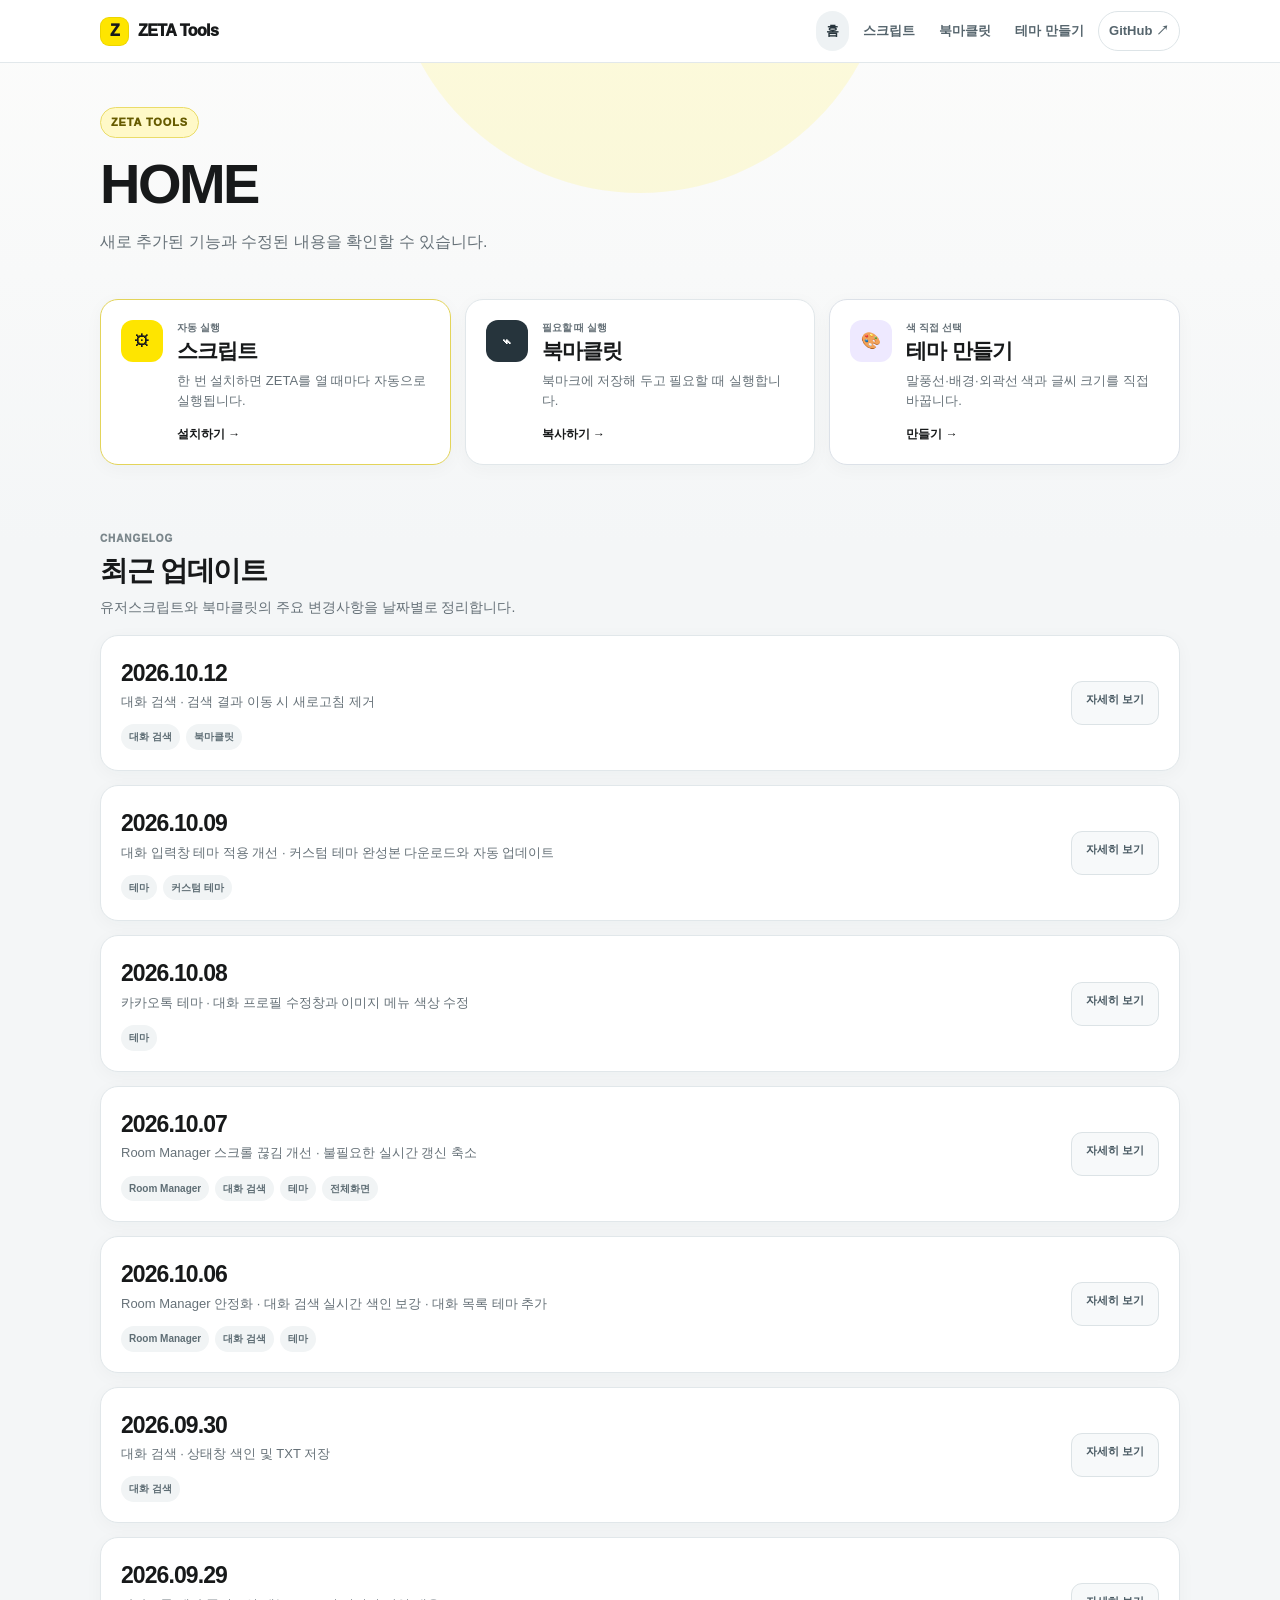
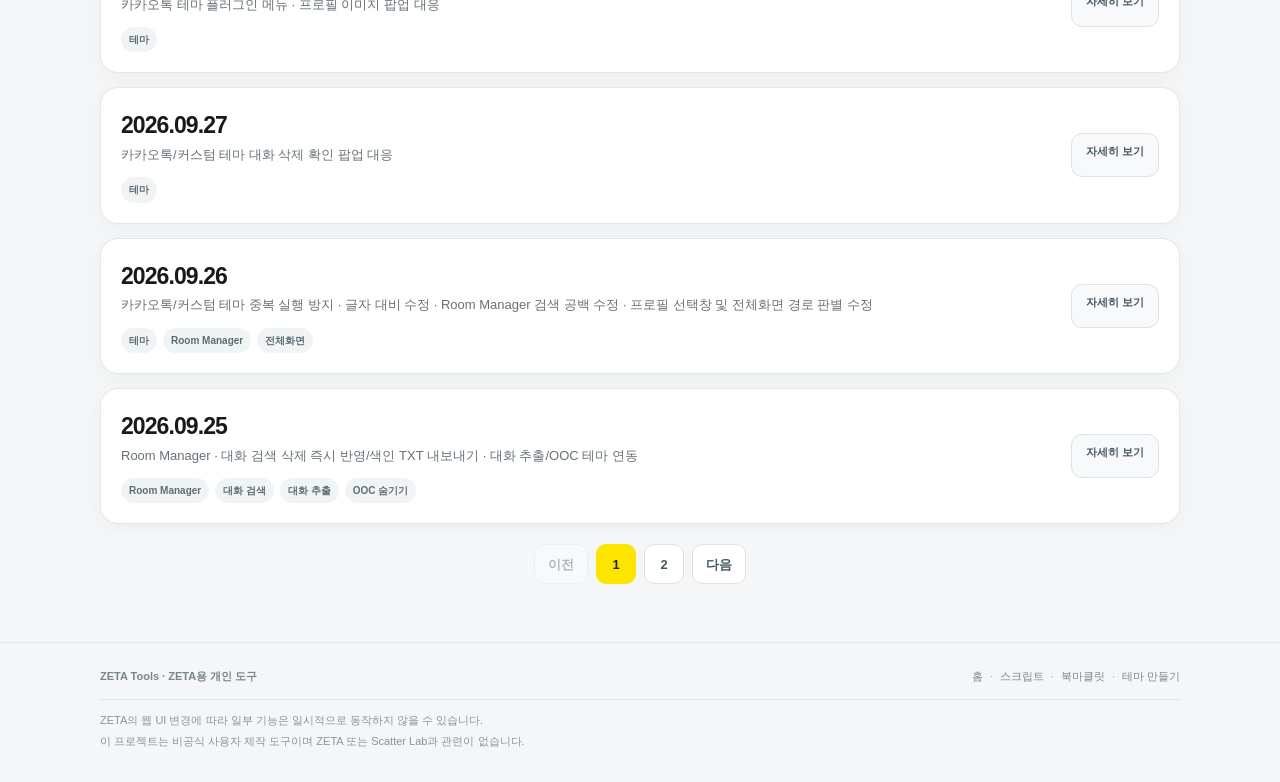
==== index.html @ 6c9bf0b1 "Add October 12 chat search 0.3.7 navigation fix to changelog" ====
<!doctype html><html lang="ko"><head><meta charset="utf-8"><meta name="viewport" content="width=device-width,initial-scale=1,viewport-fit=cover"><meta name="theme-color" content="#FEE500"><meta name="description" content="ZETA Tools의 최근 업데이트와 스크립트·북마클릿·커스텀 테마 도구를 확인합니다."><title>ZETA Tools — 홈</title><link rel="stylesheet" href="site.css?v=7.9.5"><link rel="stylesheet" href="ui-layout.css?v=1"></head><body><header class="header"><div class="wrap header-in"><a class="brand" href="index.html"><span class="logo">Z</span><span>ZETA Tools</span></a><nav class="nav" aria-label="주요 메뉴"><a class="active" href="index.html">홈</a><a href="scripts.html">스크립트</a><a href="bookmarklets.html">북마클릿</a><a href="theme-maker.html">테마 만들기</a><a class="gh" href="https://github.com/e4493089-cmyk/zeta-userscripts" target="_blank" rel="noopener">GitHub ↗</a></nav></div></header>
<main>
<section class="hero home-hero update-hero"><div class="wrap"><span class="eyebrow">ZETA TOOLS</span><h1>HOME</h1><p>새로 추가된 기능과 수정된 내용을 확인할 수 있습니다.</p></div></section>

<section class="section section-tight"><div class="wrap"><div class="route-grid">
<a class="route-card yellow" href="scripts.html"><span class="route-icon">⚙</span><div><span class="route-kicker">자동 실행</span><h3>스크립트</h3><p>한 번 설치하면 ZETA를 열 때마다 자동으로 실행됩니다.</p><span class="route-go">설치하기 →</span></div></a>
<a class="route-card dark" href="bookmarklets.html"><span class="route-icon">⌁</span><div><span class="route-kicker">필요할 때 실행</span><h3>북마클릿</h3><p>북마크에 저장해 두고 필요할 때 실행합니다.</p><span class="route-go">복사하기 →</span></div></a>
<a class="route-card maker" href="theme-maker.html"><span class="route-icon">🎨</span><div><span class="route-kicker">색 직접 선택</span><h3>테마 만들기</h3><p>말풍선·배경·외곽선 색과 글씨 크기를 직접 바꿉니다.</p><span class="route-go">만들기 →</span></div></a>
</div></div></section>

<section class="section update-section"><div class="wrap"><div class="section-head"><div><span class="section-label">CHANGELOG</span><h2>최근 업데이트</h2><p>유저스크립트와 북마클릿의 주요 변경사항을 날짜별로 정리합니다.</p></div></div>

<div class="update-list" id="update-list" role="region" aria-label="업데이트 내역" tabindex="-1">

<details class="update-card">
<summary class="update-summary"><div class="update-summary-main"><h3>2026.10.12</h3><p>대화 검색 · 검색 결과 이동 시 새로고침 제거</p><div class="update-tags"><span>대화 검색</span><span>북마클릿</span><i class="update-chevron" aria-hidden="true"></i></div></div><span class="update-toggle">자세히 보기</span></summary>
<div class="update-body">
<section class="update-group"><h4>대화 검색 0.3.7</h4><ul>
<li>검색 결과를 눌렀을 때 페이지가 새로고침되어 북마클릿이 해제되던 문제를 수정했습니다.</li>
<li>기본 책갈피와 같은 방식으로 해당 메시지 위치를 불러오도록 이동 방식을 변경했습니다.</li>
<li>해당 메시지가 화면에 표시된 뒤 이동 완료로 처리하며, 내부 이동 기능에 연결할 수 없는 경우 스크롤 탐색으로 대체합니다.</li>
<li>스크립트 사용자는 업데이트 후 제타 페이지를 새로고침해 주세요. 북마클릿 사용자는 기존 북마클릿을 교체할 필요 없이 제타 페이지를 새로고침한 뒤 다시 실행해 주세요.</li>
</ul></section>
</div>
</details>
<details class="update-card">
<summary class="update-summary"><div class="update-summary-main"><h3>2026.10.09</h3><p>대화 입력창 테마 적용 개선 · 커스텀 테마 완성본 다운로드와 자동 업데이트</p><div class="update-tags"><span>테마</span><span>커스텀 테마</span><i class="update-chevron" aria-hidden="true"></i></div></div><span class="update-toggle">자세히 보기</span></summary>
<div class="update-body">
<section class="update-group"><h4>카카오톡 테마 3.50.53</h4><ul>
<li>대화 입력창 배경을 표시용 클래스가 붙은 뒤 바꾸던 처리를 제거하고, 입력창 구조에 CSS가 바로 적용되도록 변경</li>
<li>대화방 진입 시 입력창 배경색이 뒤늦게 바뀔 수 있던 적용 지연 개선</li>
</ul></section>
<section class="update-group"><h4>커스텀 테마 2.0.0</h4><ul>
<li>사이트에서 선택한 색상·대비색·글씨 크기·외곽선을 반영한 전체 테마 코드를 완성해 다운로드하도록 변경</li>
<li>다운로드 파일은 제타에서 원본을 불러오는 과정 없이 전체 스타일을 먼저 적용하도록 변경</li>
<li>대화방 목록의 흰색·연회색 고정 팔레트를 커스텀 색상 변환에서 분리</li>
<li>선택한 설정을 유지하며 원본 카카오톡 테마의 새 버전을 자동으로 반영. 최초 실행 후 마지막 확인에서 24시간이 지나면 제타 접속·새로고침 시 백그라운드에서 확인하고, 새 버전은 다음 접속·새로고침부터 적용</li>
<li>업데이트 통신 실패나 잘못된 응답이 있어도 기존 테마를 유지하도록 보강</li>
<li>Tampermonkey 설치 버튼은 선택한 색상 설정을 포함한 설치 링크를 바로 열도록 유지. Stay용 다운로드는 선택한 설정을 반영한 완성본 파일로 제공</li>
<li>Stay용 다운로드 후 원격 코드 페이지로 이동하던 중복 동작 제거</li>
<li>미리보기·자동 팔레트의 배경색과 글자 대비 계산을 실제 적용 테마와 통일</li>
<li>북마클릿은 파일을 불러오는 방식을 유지하고, 저장된 배포 파일을 먼저 사용하도록 구성</li>
</ul></section>
</div></details>


<details class="update-card">
<summary class="update-summary"><div class="update-summary-main"><h3>2026.10.08</h3><p>카카오톡 테마 · 대화 프로필 수정창과 이미지 메뉴 색상 수정</p><div class="update-tags"><span>테마</span><i class="update-chevron" aria-hidden="true"></i></div></div><span class="update-toggle">자세히 보기</span></summary>
<div class="update-body">
<section class="update-group"><h4>카카오톡 테마 3.50.51 → 3.50.52</h4><ul>
<li>대화방 안에서 여는 대화 프로필 수정창에도 테마가 적용되도록 수정</li>
<li>수정창 배경·입력칸·안내 문구를 밝은 흰색·회색으로 정리하고, 저장 버튼의 기본·누름·비활성 상태 색상 보정</li>
<li>프로필 이미지 메뉴도 대화방 안에서 테마가 적용되도록 수정하고, 메뉴 배경과 버튼·아이콘 색상 반영</li>
</ul></section>
</div></details>



<details class="update-card">
<summary class="update-summary"><div class="update-summary-main"><h3>2026.10.07</h3><p>Room Manager 스크롤 끊김 개선 · 불필요한 실시간 갱신 축소</p><div class="update-tags"><span>Room Manager</span><span>대화 검색</span><span>테마</span><span>전체화면</span><i class="update-chevron" aria-hidden="true"></i></div></div><span class="update-toggle">자세히 보기</span></summary>
<div class="update-body">
<section class="update-group"><h4>공개 스크립트 8개 · 반복 처리 정리</h4><ul>
<li>Room Manager Android/PC 0.23.93 · iOS 0.20.95: 목록에서 바뀐 항목만 갱신하고, 검색 입력은 목록 전체 갱신과 분리. 같은 검색·같은 결과의 재분석과 재생성 감소</li>
<li>캡처 OOC 제거 0.1.11: 버튼이 자기 변경을 감지해 계속 갱신하던 반복 경로 제거</li>
<li>캡처 이름 가리기 0.2.9: 바뀐 캡처 영역만 확인하고, 저장·공유 직전 이름 가리기 확인은 유지</li>
<li>대화 검색 0.3.6: 변경된 실제 대화 메시지만 자동 색인하고, 전체 색인에서도 같은 메시지 반복 저장 감소. 관련 없는 화면 변경의 메뉴 재확인 축소</li>
<li>카카오톡 테마 3.50.50: 화면별 중복 검사를 합치고, 변경된 팝업 종류에 필요한 처리만 실행. 로딩 안내가 없는 화면의 불필요한 전체 요소 분석 축소</li>
<li>Fullscreen 0.1.26: 버튼 설치 뒤 반복 재시도를 종료하고, 주소가 그대로인 경우 불필요한 버튼 재설치 생략</li>
<li>대화 전체 저장 0.3.13: 마지막 대화 확인 중 내용이 그대로면 반복 분석을 생략. 대화 누락 방지 대기와 취소 처리는 유지</li>
</ul></section>

<section class="update-group"><h4>Room Manager · 대화 검색</h4><ul>
<li>Android/PC 0.23.92 · iOS 0.20.94: 평소 목록 탐색과 대화 중에는 방 정보 자동 수집·분석을 실행하지 않도록 정리</li>
<li>캐릭터명·제작자명 분석과 방 목록 응답 데이터 수집은 수동 전체 수집을 실행할 때만 처리하도록 변경</li>
<li>수집 중 검색 색인을 반복 저장하던 처리를 없애고, 완료·중지·오류로 수집이 끝날 때 한 번 저장하도록 변경</li>
<li>저장된 별명 적용과 검색, 별명 변경·방 삭제 반영은 유지하고 바뀐 데이터가 없으면 화면을 나갈 때도 재저장하지 않도록 개선</li>
<li>대화 검색 0.3.5: 화면의 아무 곳이나 클릭할 때마다 색인을 다시 확인하던 처리를 제거하고, 메시지 변화 감지와 새 메시지 자동 색인은 유지</li>
<li>Android/PC·iOS Room Manager에서 답변 본문이 생성되는 동안 불필요하게 화면을 갱신하던 작업 축소</li>
<li>대화 검색은 메시지 색인과 메뉴 갱신을 분리해, 답변 생성 중 메뉴까지 반복 확인하던 작업 감소</li>
<li>검색창·별명 메뉴·이미지 카드 등 스크립트 자체 UI 변경으로 감시 작업이 다시 실행되는 경로 정리</li>
<li>새 메시지 자동 색인, 뒤늦게 연결되는 메시지 ID 감지, 별명 반영에 필요한 처리는 유지</li>
</ul></section>
<section class="update-group"><h4>카카오톡 테마 · 전체화면</h4><ul>
<li>카카오톡 테마 3.50.49: 화면 이동 시 테마 상태를 즉시 전환하고, 새 말풍선은 화면 분석을 기다리지 않고 색을 적용하도록 개선</li>
<li>테마 감시는 일반 답변·말풍선·방 목록 항목 변화의 전체 분석을 건너뛰고, 팝업은 변경된 영역만 확인하도록 축소</li>
<li>커스텀 테마 1.4.3: 저장된 테마 코드를 먼저 사용하고 하루에 한 번 갱신해 접속 시 네트워크 대기 감소</li>
<li>답변 본문만 연속으로 변경될 때 테마 갱신을 묶어서 처리하고, 메뉴·화면 구조 변경은 우선 반영하도록 개선</li>
<li>전체화면 버튼의 숨김 여부는 대화 수정 패널에 관련된 변화가 있을 때만 확인하도록 변경</li>
</ul></section>
</div></details>

<details class="update-card">
<summary class="update-summary"><div class="update-summary-main"><h3>2026.10.06</h3><p>Room Manager 안정화 · 대화 검색 실시간 색인 보강 · 대화 목록 테마 추가</p><div class="update-tags"><span>Room Manager</span><span>대화 검색</span><span>테마</span><i class="update-chevron" aria-hidden="true"></i></div></div><span class="update-toggle">자세히 보기</span></summary>
<div class="update-body">
<section class="update-group"><h4>Room Manager</h4><ul>
<li>Galaxy Z Flip 계열 등 일부 Android 폴더블 환경에서 검색창을 누르면 키보드가 바로 닫히던 문제 완화</li>
<li>검색창 포커스 순간의 무거운 인덱스 로딩을 피하고, 입력이 시작된 뒤 데이터를 읽도록 변경</li>
<li>입력 직후 짧은 시간 동안 전체 화면 갱신을 미뤄 모바일 IME 포커스가 풀리지 않도록 보강</li>
<li>상단 Room Manager 메뉴(⋯)가 모바일 헤더 뒤에 가려질 수 있던 문제를 방지하도록 표시 우선순위 보강</li>
<li>Room Manager 메뉴 아이콘이 ZETA 헤더 아이콘 색을 따라가도록 변경해 밝은/어두운 헤더에서 자동으로 대비되게 보강</li>
</ul></section>
<section class="update-group"><h4>대화 검색</h4><ul>
<li>‘새로 색인’ 개수가 실제 저장된 색인보다 크게 표시될 수 있던 계산 문제 수정</li>
<li>새 메시지 노드에 id/data-key가 뒤늦게 연결되는 경우도 감지해 평소 대화 중 자동 색인이 빠지지 않도록 개선</li>
<li>가상 목록 갱신에서 변화 이벤트를 놓친 경우를 대비해 현재 화면의 메시지를 주기적으로 가볍게 재확인</li>
<li>전체 색인 동작은 기존 방식으로 유지하고, 실시간 자동 수집 부분만 보강</li>
</ul></section>
<section class="update-group"><h4>카카오톡 테마</h4><ul>
<li>대화방 목록 화면을 커스텀 채팅 테마색과 분리하고 흰색·연회색 고정 팔레트로 변경</li>
<li>‘다시 한번 이야기를 이어가볼까요?’ 하이라이트 카드를 대화방 목록에서 숨김</li>
<li>대화방 길게 누르기 메뉴와 설정 팝업을 밝은 흰색·회색 테마로 통일하고 위험 동작은 빨간색으로 유지</li>
<li>대화방 검색창의 검은 외곽 배경을 제거하고 흰색 입력창·연회색 테두리·진회색 검색 아이콘으로 변경</li>
<li>대화방 편집 화면의 흰색 미리보기 글씨를 회색으로 보정하고, 하단 취소/나가기 버튼 영역을 밝은 테마로 변경</li>
<li>대화방 나가기 확인 팝업을 흰색 카드·연회색 안내문·빨간 나가기 버튼으로 변경</li>
<li>AI 모델 헤더와 선택창에서 zeta 로고의 좌우 빈 영역만 줄이되 로고 자체 크기는 유지하도록 보정</li>
<li>엔딩 자동 제안 바텀시트를 카카오톡 테마 변수에 연동해 카드·토글·확인 버튼이 현재 테마색을 따르도록 변경</li>
<li>추천 대화 프로필 상세 팝업을 밝은 카드 UI로 정리하고 선택 버튼을 현재 카카오톡 테마 메인색에 연동</li>
</ul></section>
</div></details>

<details class="update-card">
<summary class="update-summary"><div class="update-summary-main"><h3>2026.09.30</h3><p>대화 검색 · 상태창 색인 및 TXT 저장</p><div class="update-tags"><span>대화 검색</span><i class="update-chevron" aria-hidden="true"></i></div></div><span class="update-toggle">자세히 보기</span></summary>
<div class="update-body">
<section class="update-group"><h4>대화 검색</h4><ul>
<li>제타 기본 상태창의 날짜·시간·장소·캐릭터 이름·기분·속마음을 검색 색인과 TXT 저장에 포함</li>
<li>최신 답변의 상태창도 빠지지 않도록 수집하고, 상태창 내부의 중첩 요소는 중복 저장하지 않도록 수정</li>
<li>코드블록·표로 작성된 상태창도 함께 수집</li>
<li>TXT에서 상태창을 [상태창]으로 구분하고 항목별 줄바꿈과 본문 순서 유지</li>
<li>이미 읽은 메시지에 상태창이 나중에 붙거나 내용이 바뀌어도 자동 갱신</li>
<li>기존 대화는 업데이트 후 ‘이 방 전체 색인하기’를 다시 실행하면 상태창까지 갱신</li>
</ul></section>
</div></details>


<details class="update-card">
<summary class="update-summary"><div class="update-summary-main"><h3>2026.09.29</h3><p>카카오톡 테마 플러그인 메뉴 · 프로필 이미지 팝업 대응</p><div class="update-tags"><span>테마</span><i class="update-chevron" aria-hidden="true"></i></div></div><span class="update-toggle">자세히 보기</span></summary>
<div class="update-body">
<section class="update-group"><h4>카카오톡 테마</h4><ul>
<li>새 플러그인 바텀시트 구조를 인식하도록 수정</li>
<li>플러그인 메뉴의 배경·손잡이·제목·의견 보내기 링크를 밝은 테마에 맞게 보정</li>
<li>메시지·이벤트 컷·러브라인·제타그램·웹툰·휴대폰 몰래 보기 버튼의 아이콘을 밝은 회색 톤으로 통일</li>
<li>대화 프로필 사진을 눌렀을 때 나타나는 ‘이미지 가져오기 / 되돌리기’ 팝업을 테마에 맞게 수정하고 두 버튼도 현재 테마 메인색을 따라가도록 적용</li>
</ul></section>
</div></details>


<details class="update-card">
<summary class="update-summary"><div class="update-summary-main"><h3>2026.09.27</h3><p>카카오톡/커스텀 테마 대화 삭제 확인 팝업 대응</p><div class="update-tags"><span>테마</span><i class="update-chevron" aria-hidden="true"></i></div></div><span class="update-toggle">자세히 보기</span></summary>
<div class="update-body">
<section class="update-group"><h4>카카오톡 · 커스텀 테마</h4><ul>
<li>플러그인 사용 후 대화를 삭제할 때 나타나는 확인 팝업을 테마에 맞게 수정</li>
<li>팝업 배경·제목·안내 문구·취소 버튼을 밝은 톤으로 정리하고 삭제 버튼은 기본 테마와 커스텀 테마의 메인 색상을 따라가도록 적용</li>
</ul></section>
</div></details>


<details class="update-card">
<summary class="update-summary"><div class="update-summary-main"><h3>2026.09.26</h3><p>카카오톡/커스텀 테마 중복 실행 방지 · 글자 대비 수정 · Room Manager 검색 공백 수정 · 프로필 선택창 및 전체화면 경로 판별 수정</p><div class="update-tags"><span>테마</span><span>Room Manager</span><span>전체화면</span><i class="update-chevron" aria-hidden="true"></i></div></div><span class="update-toggle">자세히 보기</span></summary>
<div class="update-body">
<section class="update-group"><h4>카카오톡 · 커스텀 테마</h4><ul>
<li>기본 테마와 커스텀 테마를 함께 실행하거나 북마클릿을 다시 실행해도 화면 감시와 이동 이벤트가 중복 등록되지 않도록 수정</li>
<li>같은 페이지에서 다른 커스텀 색상을 다시 실행하면 런타임은 유지하고 새 테마 색상만 바로 교체하도록 개선</li>
<li>대화 프로필 선택창의 테마 표시용 클래스가 적용 직후 제거되던 문제 수정</li>
<li>중간 밝기의 말풍선과 배경에서 흰 글자의 대비가 낮아지던 문제 수정</li>
</ul></section>
<section class="update-group"><h4>Room Manager</h4><ul>
<li>대화방 검색 시 Room Manager 검색 결과와 ZETA 기본 검색 결과 사이에 큰 공백이 생기던 문제 수정</li>
<li>Room Manager 검색 결과를 ZETA 가상 목록 내부에서 이동시키거나 스크롤을 강제로 보정하지 않고 검색 영역 안에 고정해 화면이 위아래로 튀는 현상 수정</li>
<li>PC/Android와 iOS 버전에 동일하게 적용</li>
</ul></section>
<section class="update-group"><h4>전체화면</h4><ul>
<li>책갈피 등 대화방 하위 화면을 일반 채팅방으로 잘못 인식하던 문제 수정</li>
</ul></section>
</div></details>

<details class="update-card">
<summary class="update-summary"><div class="update-summary-main"><h3>2026.09.25</h3><p>Room Manager · 대화 검색 삭제 즉시 반영/색인 TXT 내보내기 · 대화 추출/OOC 테마 연동</p><div class="update-tags"><span>Room Manager</span><span>대화 검색</span><span>대화 추출</span><span>OOC 숨기기</span><i class="update-chevron" aria-hidden="true"></i></div></div><span class="update-toggle">자세히 보기</span></summary>
<div class="update-body">
<section class="update-group"><h4>Room Manager</h4><ul>
<li>크리에이터 센터의 Room Manager 메뉴에 선택 삭제 기능 추가</li>
<li>데이터 삭제 바로 아래에 빨간 글씨로 표시되며, 실행할 때만 플롯 카드에 체크박스 표시</li>
<li>체크된 플롯은 순서대로 삭제하고 체크박스 선택 색상은 흰색으로 적용</li>
<li>PC/Android와 iOS 버전에 동일하게 적용</li><li>ZETA 기본 크리에이터 센터에서 플롯을 삭제해도 Room Manager 플롯 인덱스에서 즉시 제거</li><li>플롯 전체 수집이 끝까지 정상 완료되면 현재 목록과 저장본을 비교해 이미 삭제된 플롯 데이터도 자동 정리</li>
<li>대화방 나가기의 실제 DELETE 요청(/v1/rooms/&lt;roomId&gt;) 성공을 감지해 Room Manager 검색 인덱스에서도 즉시 제거</li><li>실패한 방 직접 열어 이름 수집 버튼이 긴 실패 목록에서 눌리지 않도록 높이 고정</li>
<li>삭제 직후 남아 있는 화면이 방을 다시 색인하지 못하도록 재수집을 차단하고, 전체 수집 완료 시 과거 삭제된 대화방 데이터도 자동 정리</li>
</ul></section>
<section class="update-group"><h4>대화 검색</h4><ul>
<li>메시지 삭제 요청의 messagePointer를 감지해 해당 메시지부터 최신 메시지까지 검색 색인에서도 즉시 제거</li>
<li>삭제 직후 남은 화면이 삭제된 메시지를 다시 색인하지 않도록 방지하고, 전체 색인 완료 시 과거 찌꺼기 정리도 유지</li>
<li>검색창 우상단에 현재 방 색인을 TXT로 바로 내보내는 버튼 추가</li><li>색인 TXT를 오래된 메시지부터 최신 메시지 순서로 저장하도록 정렬 수정</li><li>색인 TXT에서 화자명이 본문 앞에 중복되던 문제 수정</li><li>색인 시 지문·대사를 따로 저장해 TXT 내보내기에서 [지문]/[대사]로 구분</li><li>기존 색인을 전체 재색인하면 새 지문·대사 구분 정보로 갱신</li>
<li>모바일 상단 손잡이를 제거하고 내보내기·닫기 버튼을 회색 라운딩 버튼으로 정리</li>
</ul></section>
<section class="update-group"><h4>대화 추출 · OOC 숨기기</h4><ul>
<li>대화 추출 메뉴·진행창·책갈피 구간 선택창이 카카오톡/커스텀 테마 색상 변수를 따라가도록 변경</li>
<li>캡처 OOC 숨기기 버튼과 선택 표시도 동일한 테마 색상 변수를 사용하도록 변경</li>
<li>테마가 없을 때는 기존 기본 색상을 그대로 사용</li>
</ul></section>
</div></details>

<details class="update-card">
<summary class="update-summary"><div class="update-summary-main"><h3>2026.09.24</h3><p>카카오톡 테마 · 일기 팝업 색상 수정 · 홈 APP 출시 배너 숨김 · 커스텀 테마 업데이트 구조 개선</p><div class="update-tags"><span>테마</span><i class="update-chevron" aria-hidden="true"></i></div></div><span class="update-toggle">자세히 보기</span></summary>
<div class="update-body">
<section class="update-group"><h4>카카오톡 테마</h4><ul>
<li>새 일기 열기 확인 팝업을 밝은 테마 색상에 맞게 수정</li>
<li>팝업 제목·설명·체크박스·버튼 색상과 배경 오버레이를 정리</li>
<li>ZETA 홈 상단의 APP 출시 안내 배너를 숨기고 빈 공간도 함께 제거</li>
<li>커스텀 테마가 최신 카카오톡 테마와 로더를 자동으로 불러오도록 업데이트 구조 개선</li>
<li>Tampermonkey·Stay·북마클릿의 커스텀 테마 실행 경로를 하나의 로더 기준으로 통합</li>
</ul></section>
</div></details>

<details class="update-card">
<summary class="update-summary"><div class="update-summary-main"><h3>2026.09.23</h3><p>카카오톡 테마 · Room Manager 안정화 · 화면 대비 보정 · 삭제 모드 수정 · 꿈 화면 보정 · 중복 코드 정리</p><div class="update-tags"><span>테마</span><span>Room Manager</span><i class="update-chevron" aria-hidden="true"></i></div></div><span class="update-toggle">자세히 보기</span></summary>
<div class="update-body">
<section class="update-group"><h4>카카오톡 테마</h4><ul>
<li>채팅 배경에 따라 UI 글자 대비가 자동으로 맞도록 개선</li>
<li>꿈 관련 화면과 확인 팝업의 가독성 및 색상 보정</li>
<li>삭제 모드에서 남아 있던 흰색 하단 영역과 상태 배경 수정</li>
<li>ZETA 워터마크 표시 정리</li>
<li>중복된 대비 보정 스타일과 확인된 죽은 코드 정리</li>
</ul></section>
<section class="update-group"><h4>Room Manager</h4><ul>
<li>화면 이동 감지를 반복 확인 방식에서 History 이벤트 방식으로 변경</li>
<li>불필요한 반복 처리와 확인된 죽은 코드 정리</li>
</ul></section>
</div></details>

<details class="update-card">
<summary class="update-summary"><div class="update-summary-main"><h3>2026.09.22</h3><p>대화 저장 · 검색 이동 개선 · 책갈피 구간 저장 보강 · 마지막 메시지 누락 수정 · 검색 결과 이동 개선</p><div class="update-tags"><span>대화 저장</span><span>대화 검색</span><i class="update-chevron" aria-hidden="true"></i></div></div><span class="update-toggle">자세히 보기</span></summary>
<div class="update-body">
<section class="update-group"><h4>대화 전체 저장</h4><ul>
<li>책갈피 구간 저장 시 정확한 메시지 커서를 사용하도록 개선</li>
<li>책갈피 구간의 시작·끝 경계가 유지되도록 수정</li>
<li>마지막 대화가 저장되기 전에 수집이 끝나는 문제 수정</li>
<li>TXT 내보내기에서 내레이터 구간이 누락되거나 잘못 표시되는 문제 수정</li>
</ul></section>
<section class="update-group"><h4>대화 검색</h4><ul>
<li>색인된 검색 결과를 ZETA 메시지 커서를 이용해 바로 이동하도록 개선</li>
<li>검색 결과 이동 중 검색창을 접고 작은 진행 안내를 표시하도록 변경</li>
<li>메시지 커서 인식 및 오래된 메시지 이동 문제 수정</li>
</ul></section>
</div></details>

<details class="update-card">
<summary class="update-summary"><div class="update-summary-main"><h3>2026.09.21</h3><p>대화 검색 추가 · Room Manager 대규모 개선 · 대화 검색 신규 추가 · Room Manager 수집 안정화 · ZETA Tools Launcher 추가</p><div class="update-tags"><span>대화 검색</span><span>Room Manager</span><span>북마클릿</span><span>테마</span><i class="update-chevron" aria-hidden="true"></i></div></div><span class="update-toggle">자세히 보기</span></summary>
<div class="update-body">
<section class="update-group"><h4>대화 검색</h4><ul>
<li>채팅방 안에서 지난 대화를 찾는 대화 검색 스크립트 추가</li>
<li>불러온 대화를 브라우저에 색인해 다음 검색에서 다시 훑지 않도록 구성</li>
<li>전체 색인을 두 단계로 나눠 중간 대화 누락을 줄이도록 개선</li>
<li>검색창·결과 카드·모바일 시트 UI를 ZETA 화면에 맞게 정리</li>
<li>Room Manager와 메뉴 위치가 충돌하던 문제 수정</li>
<li>색인 중 진행 상태와 채팅방을 닫지 말라는 안내 추가</li>
</ul></section>
<section class="update-group"><h4>Room Manager</h4><ul>
<li>채팅방 안에서도 별명을 설정할 수 있도록 추가</li>
<li>별명 설정창이 카카오톡 테마와 커스텀 테마를 따라가도록 개선</li>
<li>캐릭터명·제작자명 수집 결과와 실패한 방 정보를 확인할 수 있도록 개선</li>
<li>삭제되거나 정보가 부족한 플롯의 이름 수집 경로 보강</li>
<li>전체 수집 중 메모리 사용량과 Out of Memory 문제 완화</li>
<li>수집 완료 후 무한 새로고침·반복 재시작·중간 멈춤 문제 수정</li>
<li>PC/iOS 수집 속도·스크롤·배치 크기 조정 및 안정화</li>
<li>방 목록 스크롤 끊김 및 초기 데이터 로딩 부담 완화</li>
<li>수집 진행 및 완료 안내를 인앱 UI로 정리</li>
</ul></section>
<section class="update-group"><h4>북마클릿</h4><ul>
<li>ZETA Tools Launcher 추가</li>
<li>여러 북마클릿을 각각 실행하지 않고 런처 하나에서 원하는 도구를 선택해 실행할 수 있도록 추가</li>
<li>런처와 Room Manager 북마클릿이 최신 스크립트를 불러오도록 업데이트 방식 개선</li>
</ul></section>
<section class="update-group"><h4>카카오톡 테마</h4><ul>
<li>피스 충전 바텀시트를 밝은 테마에 맞게 수정</li>
<li>충전 UI의 여백·버튼·스크롤바·자동충전 배너 글자색 개선</li>
</ul></section>
<section class="update-group"><h4>전체화면</h4><ul>
<li>메시지 수정창을 크게 열었을 때 전체화면 버튼이 편집 UI 위로 올라오던 문제 수정</li>
</ul></section>
</div></details>

<details class="update-card">
<summary class="update-summary"><div class="update-summary-main"><h3>2026.09.20</h3><p>Room Manager 검색 확장 · 캐릭터명 · 제작자명 검색 추가 · 전체 방 색인 및 검색 데이터 보강</p><div class="update-tags"><span>Room Manager</span><i class="update-chevron" aria-hidden="true"></i></div></div><span class="update-toggle">자세히 보기</span></summary>
<div class="update-body">
<section class="update-group"><h4>Room Manager</h4><ul>
<li>캐릭터명과 제작자명으로 검색할 수 있도록 기능 확장</li>
<li>플롯명·캐릭터명·제작자명을 함께 검색하도록 개선</li>
<li>전체 방 색인 기능 추가 및 캐릭터 검색 누락 문제 수정</li>
<li>검색 메타데이터 처리와 자동 색인 동작 보강</li>
</ul></section>
</div></details>

<details class="update-card">
<summary class="update-summary"><div class="update-summary-main"><h3>2026.09.18</h3><p>대화 저장 옵션 · 책갈피 구간 추가 · TXT 저장 추가 · 책갈피 사이 구간 저장 · 모바일 수집 안정화</p><div class="update-tags"><span>대화 저장</span><span>테마</span><i class="update-chevron" aria-hidden="true"></i></div></div><span class="update-toggle">자세히 보기</span></summary>
<div class="update-body">
<section class="update-group"><h4>대화 전체 저장</h4><ul>
<li>TXT 저장 옵션 추가</li>
<li>두 책갈피 사이의 대화만 선택해서 저장하는 기능 추가</li>
<li>대화 시작·끝을 책갈피 구간의 경계로 선택할 수 있도록 추가</li>
<li>책갈피 메시지 ID를 기준으로 정확한 구간을 찾도록 개선</li>
<li>모바일에서 책갈피 및 숨은 대화 불러오기 안정성 개선</li>
<li>책갈피 구간 수집 속도 개선</li>
</ul></section>
<section class="update-group"><h4>카카오톡 테마</h4><ul>
<li>캐릭터 설명 글자 대비 문제 수정</li>
<li>책갈피 목록의 글자색 문제 수정</li>
</ul></section>
</div></details>

<details class="update-card">
<summary class="update-summary"><div class="update-summary-main"><h3>2026.09.17</h3><p>대화 전체 저장 추가 · 전체 대화 Markdown 저장 기능 추가 · 내보내기 구조 정리</p><div class="update-tags"><span>대화 저장</span><span>테마</span><i class="update-chevron" aria-hidden="true"></i></div></div><span class="update-toggle">자세히 보기</span></summary>
<div class="update-body">
<section class="update-group"><h4>대화 전체 저장</h4><ul>
<li>ZETA 대화 전체 기록을 저장하는 기능 추가</li>
<li>전체 대화를 Markdown 형식으로 저장하도록 구성</li>
</ul></section>
<section class="update-group"><h4>카카오톡 테마</h4><ul>
<li>iPhone 삭제 모드 상태 영역을 채팅 배경에 맞도록 수정</li>
</ul></section>
</div></details>

</div>
<nav class="update-pagination" aria-label="업데이트 내역 페이지" hidden></nav>
</div></section>
</main>

<footer class="footer"><div class="wrap footer-stack"><div class="footer-in"><div class="footer-brand">ZETA Tools · ZETA용 개인 도구</div><nav class="footer-links" aria-label="하단 메뉴"><a href="index.html">홈</a><a href="scripts.html">스크립트</a><a href="bookmarklets.html">북마클릿</a><a href="theme-maker.html">테마 만들기</a></nav></div><div class="update-footnote"><p>ZETA의 웹 UI 변경에 따라 일부 기능은 일시적으로 동작하지 않을 수 있습니다.</p><p>이 프로젝트는 비공식 사용자 제작 도구이며 ZETA 또는 Scatter Lab과 관련이 없습니다.</p></div></div></footer>
<script src="updates.js?v=1.0.1" defer></script>
</body></html>
---- site.css ----
@import url("css/part1.css?v=7.7.5");
@import url("css/part2.css?v=7.8.9");
@import url("css/part3.css?v=7.7.5");
@import url("css/part4.css?v=7.7.12");
@import url("css/part5.css?v=7.8.1");
/* Updates */
.update-hero{padding-bottom:20px}
.update-section{padding-top:22px;padding-bottom:24px}
.update-list{display:grid;gap:14px}
.update-list:focus{outline:none}
.update-list:not([data-updates-ready])>.update-card:nth-of-type(n+11),.update-card[hidden]{display:none}
.update-pagination{display:flex;align-items:center;justify-content:center;gap:8px;flex-wrap:wrap;margin:20px 0 6px}
.update-pagination[hidden]{display:none}
.update-pagination button{min-width:40px;height:40px;padding:0 13px;border:1px solid #dce3e6;border-radius:10px;background:#fff;color:#475861;font-family:inherit;font-size:13px;font-weight:800;line-height:1;cursor:pointer}
.update-pagination button:hover:not(:disabled){background:#f1f4f5}
.update-pagination button[aria-current="page"],.update-pagination button[aria-current="page"]:hover{background:#FEE500;border-color:#FEE500;color:#202428}
.update-pagination button:disabled{opacity:.38;cursor:default}
.update-pagination button:focus-visible{outline:2px solid #475861;outline-offset:3px}
.update-card{background:#fff;border:1px solid var(--line);border-radius:22px;box-shadow:var(--shadow);overflow:hidden}
.update-card>summary{list-style:none}
.update-card>summary::-webkit-details-marker{display:none}
.update-summary{display:flex;align-items:center;justify-content:space-between;gap:22px;padding:22px;cursor:pointer}
.update-summary-main{min-width:0}
.update-date{font-size:11px;font-weight:950;letter-spacing:.04em;color:#7f8b90}
.update-summary h3{margin:3px 0 5px;font-size:24px;line-height:1.25;letter-spacing:-.04em}
.update-summary p{margin:0;color:var(--sub);font-size:13px;line-height:1.55}
.update-tags{display:flex;gap:6px;flex-wrap:wrap;margin-top:12px}
.update-tags span:not(.update-chevron){padding:5px 8px;border-radius:999px;background:#f1f4f5;color:#5e6d74;font-size:10px;font-weight:850}
.update-toggle{flex:0 0 auto;min-width:88px;text-align:center;padding:9px 11px;border:1px solid #dce3e6;border-radius:10px;background:#f7f9fa;color:#475861;font-size:11px;font-weight:900}.update-chevron{display:none}
.update-card[open] .update-toggle{font-size:0}
.update-card[open] .update-toggle:after{content:"접기";font-size:11px}
.update-body{padding:0 22px 22px;border-top:1px solid #edf0f1}
.update-group{padding:20px 0;border-bottom:1px solid #edf0f1}
.update-group:last-of-type{border-bottom:0}
.update-group h4{margin:0 0 10px;font-size:17px;letter-spacing:-.025em}
.update-group ul{margin:0;padding-left:19px;color:#596970;font-size:13px;line-height:1.75}
.update-group li+li{margin-top:3px}
.footer-stack{display:flex;flex-direction:column;gap:12px}
.footer-brand{font-weight:700;color:#78868c}
.footer-links{display:flex;flex-wrap:wrap;gap:0}
.footer-links a{text-decoration:none;color:#7d898f}
.footer-links a+a::before{content:"·";margin:0 7px;color:#a6afb3}
.update-footnote{margin:0;padding:12px 0 0;border-top:1px solid #e2e6e8;background:transparent;color:#89959a;font-size:11px;line-height:1.6}
.update-footnote p{margin:0}
.update-footnote p+p{margin-top:3px}
@media(max-width:620px){
  .update-summary{display:block;padding:17px}
  .update-summary h3{font-size:21px}
  .update-toggle{display:none}
  .update-tags{align-items:center;gap:6px}
  .update-tags span:not(.update-chevron){padding:5px 7px}
  .update-chevron{display:block;width:9px;height:9px;margin-left:auto;margin-right:4px;border-right:2px solid #7b878c;border-bottom:2px solid #7b878c;transform:rotate(45deg);transition:transform .18s ease;flex:0 0 auto}
  .update-card[open] .update-chevron{transform:rotate(225deg)}
  .update-body{padding:0 17px 17px}
  .update-group{padding:17px 0}
  .update-group ul{font-size:12.5px;padding-left:18px}
  .update-section{padding-bottom:14px}
  .update-pagination{margin:18px 0 2px}
  .footer{margin-top:0;padding:18px 0 max(22px,env(safe-area-inset-bottom))}
  .footer-in{display:block}
  .footer-in>div+nav,.footer-in>div+div{margin-top:5px}
  .footer-links{line-height:1.8}
  .update-footnote{padding-top:10px;font-size:10.5px;line-height:1.55}
}
---- ui-layout.css ----
/* Shared card and responsive layout for all four pages. */
:root{--card-radius:18px;--card-padding:20px;--card-shadow:0 4px 18px rgba(38,52,60,.035)}
.wrap{width:min(1080px,calc(100% - 40px))}
.hero{padding:44px 0 20px}.hero h1,.hero.sub-hero h1{font-size:clamp(36px,5vw,56px);line-height:1.12;letter-spacing:-.045em}.hero p{max-width:720px;line-height:1.7}
.section{padding:24px 0 36px}.section-head{gap:12px;flex-wrap:wrap}.section-head h2{font-size:28px}
.route-card,.tool-card,.quick-book,.detail,.book-card,.preview-card,.guide-card,.platform-card,.update-card{border-radius:var(--card-radius);padding:var(--card-padding);border:1px solid var(--line);box-shadow:var(--card-shadow);min-width:0}
.route-card,.route-card.yellow,.route-card.dark,.route-card.maker{background:#fff;color:var(--ink)}
.route-card p,.route-card.dark p,.route-kicker,.route-card.dark .route-kicker{color:var(--sub)}
.route-icon{background:var(--yellow);color:var(--ink);border-radius:12px}
.route-card h3,.tool-card h3,.quick-book h3{font-size:21px;line-height:1.35}.route-go,.route-card.dark .route-go{color:var(--ink)}
.detail h2,.book-card h2,.preview-head h2{font-size:23px;line-height:1.35;margin:4px 0 0;overflow-wrap:anywhere}
.detail-desc,.book-card .book-top p{font-size:14px;line-height:1.7;margin:12px 0 0;color:var(--sub)}
.section-label{font-size:10px;letter-spacing:.09em}.detail-head,.book-top,.preview-head{gap:12px;align-items:flex-start}
.detail-actions,.book-actions,.tool-actions{display:flex;flex-wrap:wrap;gap:8px;margin:16px 0 0}
.btn{min-height:44px;border-radius:11px;padding:10px 14px;line-height:1.4;text-align:center}.btn-sm{min-height:40px}.book-actions .btn{flex:1 1 120px;min-width:0}.btn:focus-visible,.nav a:focus-visible,.side a:focus-visible{outline:2px solid var(--dark);outline-offset:3px}
.book-grid{grid-template-columns:repeat(2,minmax(0,1fr));align-items:start}.book-card{height:auto}.stack,.maker-layout{align-items:start}
.install-layout{grid-template-columns:180px minmax(0,1fr);gap:20px}.side{border-radius:var(--card-radius);box-shadow:var(--card-shadow)}.side a{min-height:40px;display:flex;align-items:center}.detail{scroll-margin-top:84px}
.fileline{margin-top:12px;padding-top:12px;border-top:1px solid var(--line);gap:10px}.fileline code{font-size:11px;min-width:0}.notice{border-radius:11px;font-size:13px;line-height:1.7}
.maker-layout{grid-template-columns:minmax(0,1fr) minmax(0,1fr)}.maker-controls{position:static}.preview-card{position:sticky;top:82px}.zeta-chat-preview{height:440px;overflow-y:auto}.phone-preview{box-shadow:none}.color-field,.border-card{border-radius:12px}
.update-card{padding:0;overflow:hidden}.update-summary{padding:20px;gap:16px}.update-summary h3{font-size:23px}.update-body{padding:0 20px 20px}.update-tags{flex-wrap:wrap}.update-toggle{min-height:44px;border-radius:11px}
.nav a{min-height:40px;display:inline-flex;align-items:center;justify-content:center}.toast{max-width:calc(100% - 32px);width:max-content;text-align:center;bottom:max(20px,env(safe-area-inset-bottom))}.footer{margin-top:16px;padding:24px 0 32px}.footer-in{flex-wrap:wrap;line-height:1.8}
@media(max-width:900px){.install-layout,.maker-layout{grid-template-columns:minmax(0,1fr)}.side{position:static;max-width:100%;overflow:auto}.side a{flex:none}.route-grid{grid-template-columns:repeat(3,minmax(0,1fr))}.route-card{display:flex;flex-direction:column;gap:12px}.route-card>div{flex:1}.preview-card{position:static;order:1}.maker-controls{order:2}}
@media(max-width:620px){:root{--card-radius:16px;--card-padding:16px}.wrap{width:calc(100% - 32px)}.header-in{padding:10px 0 6px}.brand{margin-bottom:6px}.nav{gap:2px;margin:0;overflow-x:auto}.nav a{padding:8px;font-size:12px;white-space:nowrap;flex:none}.hero,.hero.maker-hero{padding:28px 0 12px}.hero h1,.hero.sub-hero h1{font-size:34px}.hero p{font-size:14px;margin-top:12px}.section{padding:18px 0 28px}.section-head h2{font-size:24px}.route-grid,.book-grid,.tool-grid,.quick-bookmarks{grid-template-columns:minmax(0,1fr)}.route-card{flex-direction:row;gap:14px}.route-card h3,.detail h2,.book-card h2,.preview-head h2{font-size:21px}.route-go{padding-top:10px}.detail{scroll-margin-top:120px}.detail-actions,.book-actions,.maker-actions{display:grid;grid-template-columns:repeat(2,minmax(0,1fr));gap:8px}.detail-actions .btn,.book-actions .btn{width:100%;min-width:0;padding:10px 8px;font-size:12px}.detail-actions>:last-child:nth-child(odd){grid-column:1/-1}.book-actions .drag{display:none}.book-actions .btn{min-width:0}.fileline{flex-wrap:wrap}.fileline code{flex:1 1 180px;overflow-wrap:anywhere;white-space:normal}.fileline .btn{flex:none}.side{padding:8px}.side a{padding:8px 10px;white-space:nowrap}.platform-switch button{min-height:44px}.update-summary{padding:16px}.update-body{padding:0 16px 16px}.update-summary h3{font-size:21px}.zeta-chat-preview{height:360px;padding:16px 12px}.footer-in{display:flex;gap:8px}.footer-in div+div{margin-top:0}.color-picker-sheet{max-height:90dvh;overflow-y:auto}}
@media(prefers-reduced-motion:reduce){.btn,.toast{transition:none}.btn:hover{transform:none}}
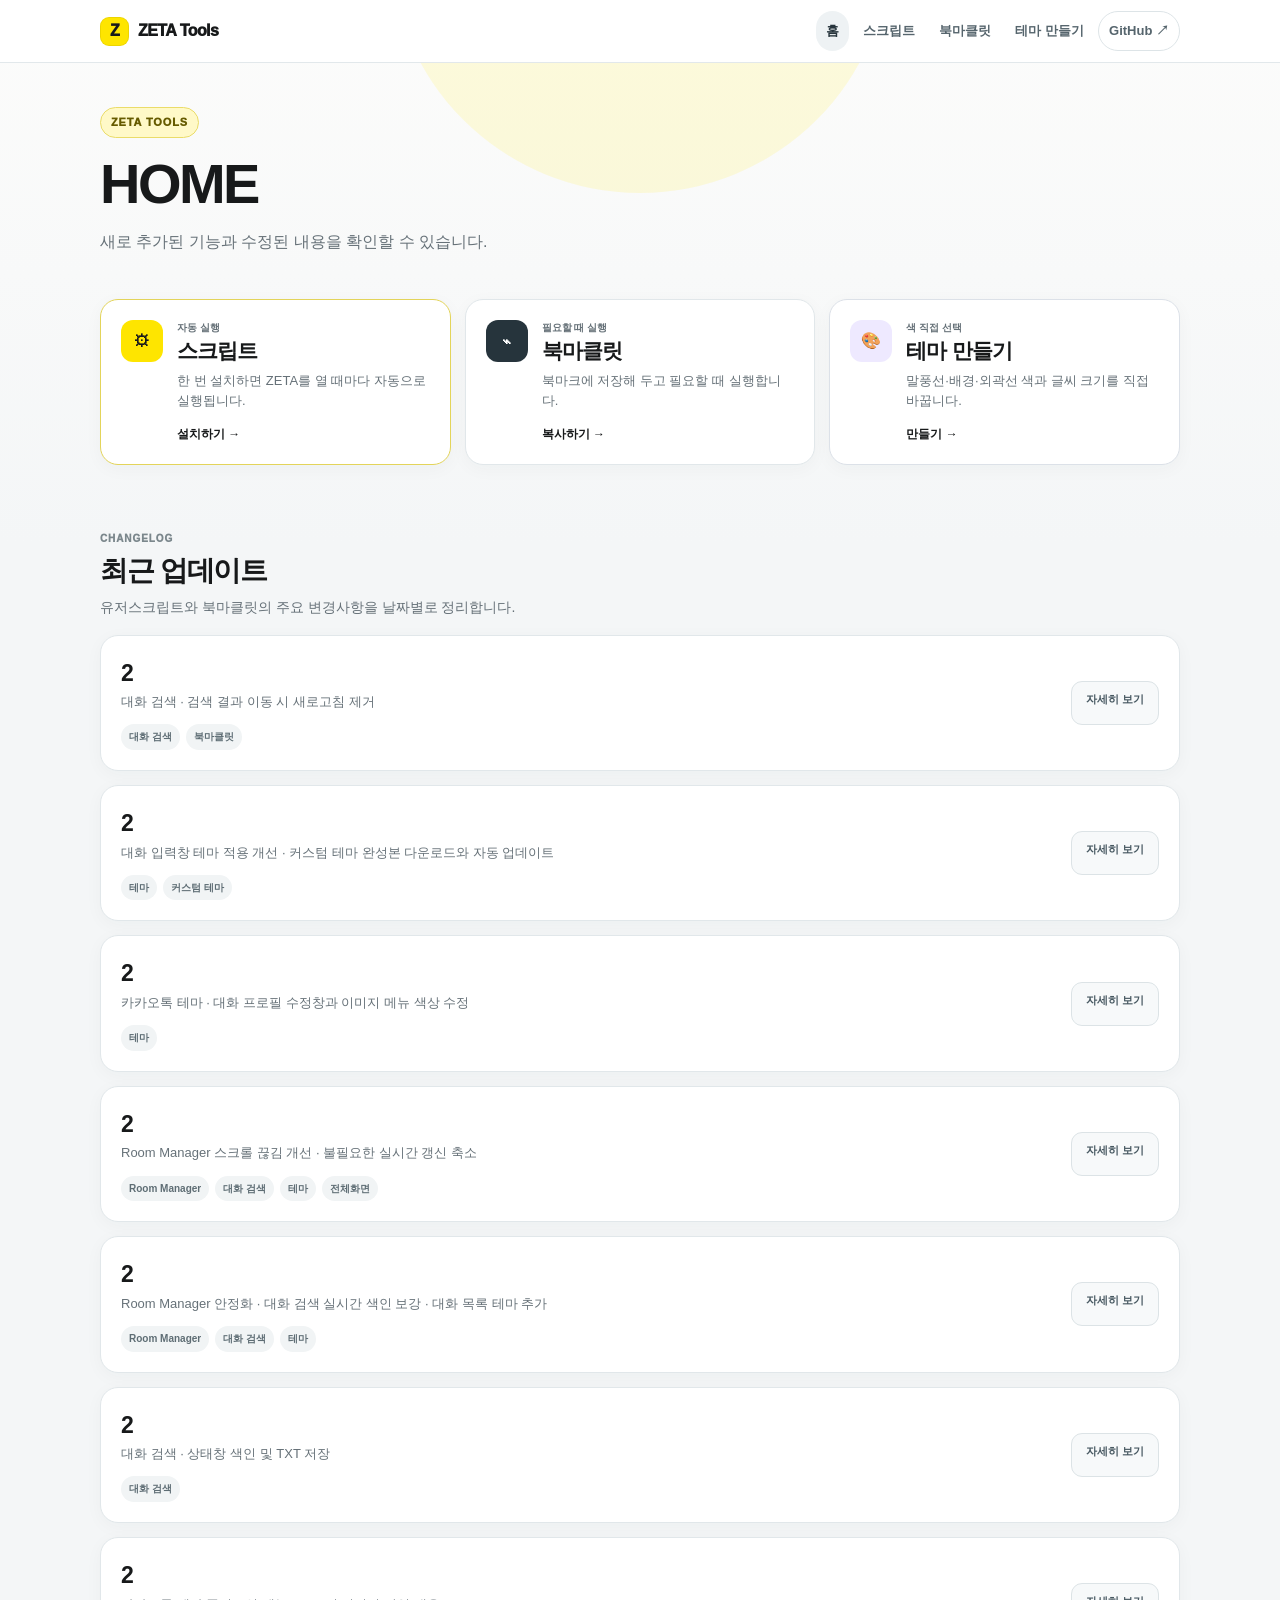
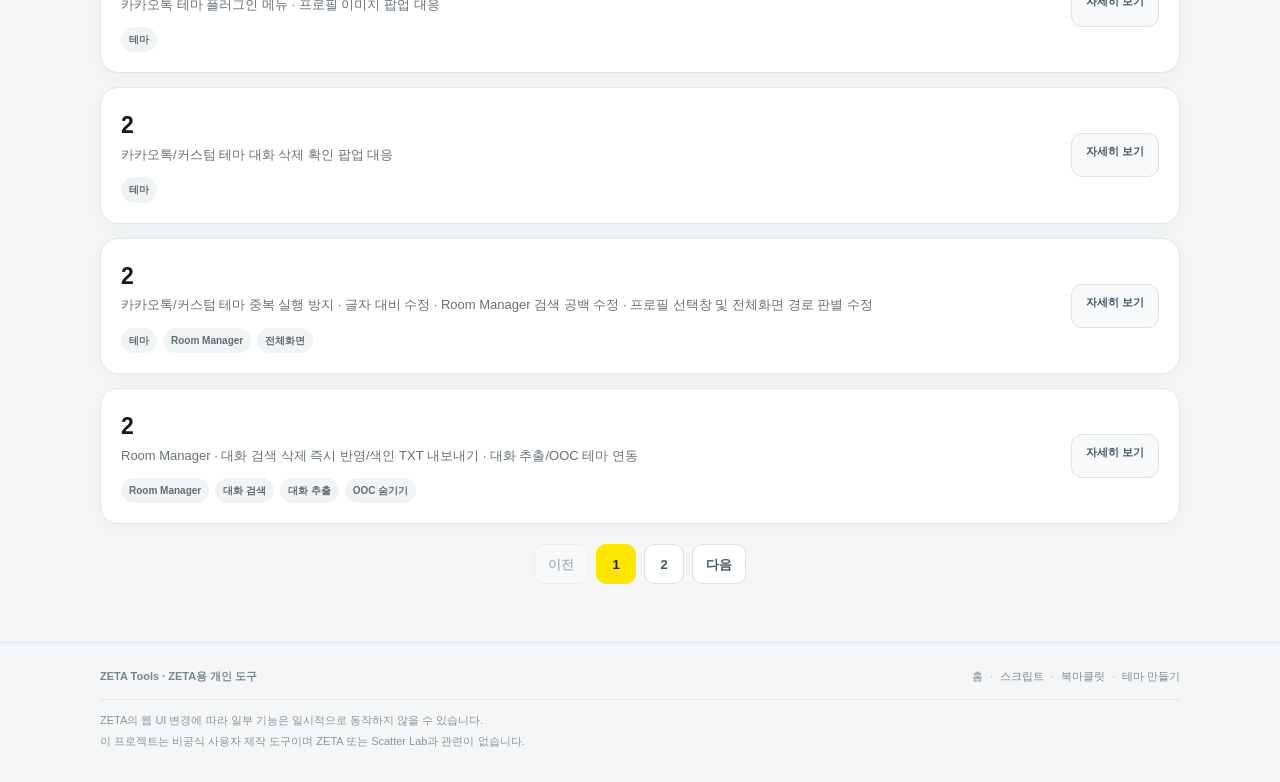
==== commit e5ade27d: "Remove changelog version labels and match concise update wording" ====
--- a/index.html
+++ b/index.html
@@ -13,24 +13,24 @@
 <div class="update-list" id="update-list" role="region" aria-label="업데이트 내역" tabindex="-1">
 
 <details class="update-card">
-<summary class="update-summary"><div class="update-summary-main"><h3>2026.10.12</h3><p>대화 검색 · 검색 결과 이동 시 새로고침 제거</p><div class="update-tags"><span>대화 검색</span><span>북마클릿</span><i class="update-chevron" aria-hidden="true"></i></div></div><span class="update-toggle">자세히 보기</span></summary>
-<div class="update-body">
-<section class="update-group"><h4>대화 검색 0.3.7</h4><ul>
-<li>검색 결과를 눌렀을 때 페이지가 새로고침되어 북마클릿이 해제되던 문제를 수정했습니다.</li>
-<li>기본 책갈피와 같은 방식으로 해당 메시지 위치를 불러오도록 이동 방식을 변경했습니다.</li>
-<li>해당 메시지가 화면에 표시된 뒤 이동 완료로 처리하며, 내부 이동 기능에 연결할 수 없는 경우 스크롤 탐색으로 대체합니다.</li>
-<li>스크립트 사용자는 업데이트 후 제타 페이지를 새로고침해 주세요. 북마클릿 사용자는 기존 북마클릿을 교체할 필요 없이 제타 페이지를 새로고침한 뒤 다시 실행해 주세요.</li>
+<summary class="update-summary"><div class="update-summary-main"><h3>2</h3><p>대화 검색 · 검색 결과 이동 시 새로고침 제거</p><div class="update-tags"><span>대화 검색</span><span>북마클릿</span><i class="update-chevron" aria-hidden="true"></i></div></div><span class="update-toggle">자세히 보기</span></summary>
+<div class="update-body">
+<section class="update-group"><h4>대화 검색</h4><ul>
+<li>검색 결과 이동 시 새로고침으로 북마클릿이 해제되던 문제 수정</li>
+<li>기본 책갈피와 같은 방식으로 해당 메시지 위치를 불러오도록 변경</li>
+<li>해당 메시지가 화면에 표시된 뒤 이동 완료 처리. 내부 이동 기능에 연결할 수 없는 경우 스크롤 탐색으로 대체</li>
+<li>스크립트는 업데이트 후 제타 새로고침. 북마클릿은 기존 코드 교체 없이 제타 새로고침 후 다시 실행</li>
 </ul></section>
 </div>
 </details>
 <details class="update-card">
-<summary class="update-summary"><div class="update-summary-main"><h3>2026.10.09</h3><p>대화 입력창 테마 적용 개선 · 커스텀 테마 완성본 다운로드와 자동 업데이트</p><div class="update-tags"><span>테마</span><span>커스텀 테마</span><i class="update-chevron" aria-hidden="true"></i></div></div><span class="update-toggle">자세히 보기</span></summary>
-<div class="update-body">
-<section class="update-group"><h4>카카오톡 테마 3.50.53</h4><ul>
+<summary class="update-summary"><div class="update-summary-main"><h3>2</h3><p>대화 입력창 테마 적용 개선 · 커스텀 테마 완성본 다운로드와 자동 업데이트</p><div class="update-tags"><span>테마</span><span>커스텀 테마</span><i class="update-chevron" aria-hidden="true"></i></div></div><span class="update-toggle">자세히 보기</span></summary>
+<div class="update-body">
+<section class="update-group"><h4>카카오톡 테마</h4><ul>
 <li>대화 입력창 배경을 표시용 클래스가 붙은 뒤 바꾸던 처리를 제거하고, 입력창 구조에 CSS가 바로 적용되도록 변경</li>
 <li>대화방 진입 시 입력창 배경색이 뒤늦게 바뀔 수 있던 적용 지연 개선</li>
 </ul></section>
-<section class="update-group"><h4>커스텀 테마 2.0.0</h4><ul>
+<section class="update-group"><h4>커스텀 테마</h4><ul>
 <li>사이트에서 선택한 색상·대비색·글씨 크기·외곽선을 반영한 전체 테마 코드를 완성해 다운로드하도록 변경</li>
 <li>다운로드 파일은 제타에서 원본을 불러오는 과정 없이 전체 스타일을 먼저 적용하도록 변경</li>
 <li>대화방 목록의 흰색·연회색 고정 팔레트를 커스텀 색상 변환에서 분리</li>
@@ -45,9 +45,9 @@
 
 
 <details class="update-card">
-<summary class="update-summary"><div class="update-summary-main"><h3>2026.10.08</h3><p>카카오톡 테마 · 대화 프로필 수정창과 이미지 메뉴 색상 수정</p><div class="update-tags"><span>테마</span><i class="update-chevron" aria-hidden="true"></i></div></div><span class="update-toggle">자세히 보기</span></summary>
-<div class="update-body">
-<section class="update-group"><h4>카카오톡 테마 3.50.51 → 3.50.52</h4><ul>
+<summary class="update-summary"><div class="update-summary-main"><h3>2</h3><p>카카오톡 테마 · 대화 프로필 수정창과 이미지 메뉴 색상 수정</p><div class="update-tags"><span>테마</span><i class="update-chevron" aria-hidden="true"></i></div></div><span class="update-toggle">자세히 보기</span></summary>
+<div class="update-body">
+<section class="update-group"><h4>카카오톡 테마</h4><ul>
 <li>대화방 안에서 여는 대화 프로필 수정창에도 테마가 적용되도록 수정</li>
 <li>수정창 배경·입력칸·안내 문구를 밝은 흰색·회색으로 정리하고, 저장 버튼의 기본·누름·비활성 상태 색상 보정</li>
 <li>프로필 이미지 메뉴도 대화방 안에서 테마가 적용되도록 수정하고, 메뉴 배경과 버튼·아이콘 색상 반영</li>
@@ -57,40 +57,40 @@
 
 
 <details class="update-card">
-<summary class="update-summary"><div class="update-summary-main"><h3>2026.10.07</h3><p>Room Manager 스크롤 끊김 개선 · 불필요한 실시간 갱신 축소</p><div class="update-tags"><span>Room Manager</span><span>대화 검색</span><span>테마</span><span>전체화면</span><i class="update-chevron" aria-hidden="true"></i></div></div><span class="update-toggle">자세히 보기</span></summary>
+<summary class="update-summary"><div class="update-summary-main"><h3>2</h3><p>Room Manager 스크롤 끊김 개선 · 불필요한 실시간 갱신 축소</p><div class="update-tags"><span>Room Manager</span><span>대화 검색</span><span>테마</span><span>전체화면</span><i class="update-chevron" aria-hidden="true"></i></div></div><span class="update-toggle">자세히 보기</span></summary>
 <div class="update-body">
 <section class="update-group"><h4>공개 스크립트 8개 · 반복 처리 정리</h4><ul>
-<li>Room Manager Android/PC 0.23.93 · iOS 0.20.95: 목록에서 바뀐 항목만 갱신하고, 검색 입력은 목록 전체 갱신과 분리. 같은 검색·같은 결과의 재분석과 재생성 감소</li>
-<li>캡처 OOC 제거 0.1.11: 버튼이 자기 변경을 감지해 계속 갱신하던 반복 경로 제거</li>
-<li>캡처 이름 가리기 0.2.9: 바뀐 캡처 영역만 확인하고, 저장·공유 직전 이름 가리기 확인은 유지</li>
-<li>대화 검색 0.3.6: 변경된 실제 대화 메시지만 자동 색인하고, 전체 색인에서도 같은 메시지 반복 저장 감소. 관련 없는 화면 변경의 메뉴 재확인 축소</li>
-<li>카카오톡 테마 3.50.50: 화면별 중복 검사를 합치고, 변경된 팝업 종류에 필요한 처리만 실행. 로딩 안내가 없는 화면의 불필요한 전체 요소 분석 축소</li>
-<li>Fullscreen 0.1.26: 버튼 설치 뒤 반복 재시도를 종료하고, 주소가 그대로인 경우 불필요한 버튼 재설치 생략</li>
-<li>대화 전체 저장 0.3.13: 마지막 대화 확인 중 내용이 그대로면 반복 분석을 생략. 대화 누락 방지 대기와 취소 처리는 유지</li>
+<li>Room Manager Android/PC · iOS: 목록에서 바뀐 항목만 갱신하고, 검색 입력은 목록 전체 갱신과 분리. 같은 검색·같은 결과의 재분석과 재생성 감소</li>
+<li>캡처 OOC 제거: 버튼이 자기 변경을 감지해 계속 갱신하던 반복 경로 제거</li>
+<li>캡처 이름 가리기: 바뀐 캡처 영역만 확인하고, 저장·공유 직전 이름 가리기 확인은 유지</li>
+<li>대화 검색: 변경된 실제 대화 메시지만 자동 색인하고, 전체 색인에서도 같은 메시지 반복 저장 감소. 관련 없는 화면 변경의 메뉴 재확인 축소</li>
+<li>카카오톡 테마: 화면별 중복 검사를 합치고, 변경된 팝업 종류에 필요한 처리만 실행. 로딩 안내가 없는 화면의 불필요한 전체 요소 분석 축소</li>
+<li>Fullscreen: 버튼 설치 뒤 반복 재시도를 종료하고, 주소가 그대로인 경우 불필요한 버튼 재설치 생략</li>
+<li>대화 전체 저장: 마지막 대화 확인 중 내용이 그대로면 반복 분석을 생략. 대화 누락 방지 대기와 취소 처리는 유지</li>
 </ul></section>
 
 <section class="update-group"><h4>Room Manager · 대화 검색</h4><ul>
-<li>Android/PC 0.23.92 · iOS 0.20.94: 평소 목록 탐색과 대화 중에는 방 정보 자동 수집·분석을 실행하지 않도록 정리</li>
+<li>Android/PC · iOS: 평소 목록 탐색과 대화 중에는 방 정보 자동 수집·분석을 실행하지 않도록 정리</li>
 <li>캐릭터명·제작자명 분석과 방 목록 응답 데이터 수집은 수동 전체 수집을 실행할 때만 처리하도록 변경</li>
 <li>수집 중 검색 색인을 반복 저장하던 처리를 없애고, 완료·중지·오류로 수집이 끝날 때 한 번 저장하도록 변경</li>
 <li>저장된 별명 적용과 검색, 별명 변경·방 삭제 반영은 유지하고 바뀐 데이터가 없으면 화면을 나갈 때도 재저장하지 않도록 개선</li>
-<li>대화 검색 0.3.5: 화면의 아무 곳이나 클릭할 때마다 색인을 다시 확인하던 처리를 제거하고, 메시지 변화 감지와 새 메시지 자동 색인은 유지</li>
+<li>대화 검색: 화면의 아무 곳이나 클릭할 때마다 색인을 다시 확인하던 처리를 제거하고, 메시지 변화 감지와 새 메시지 자동 색인은 유지</li>
 <li>Android/PC·iOS Room Manager에서 답변 본문이 생성되는 동안 불필요하게 화면을 갱신하던 작업 축소</li>
 <li>대화 검색은 메시지 색인과 메뉴 갱신을 분리해, 답변 생성 중 메뉴까지 반복 확인하던 작업 감소</li>
 <li>검색창·별명 메뉴·이미지 카드 등 스크립트 자체 UI 변경으로 감시 작업이 다시 실행되는 경로 정리</li>
 <li>새 메시지 자동 색인, 뒤늦게 연결되는 메시지 ID 감지, 별명 반영에 필요한 처리는 유지</li>
 </ul></section>
 <section class="update-group"><h4>카카오톡 테마 · 전체화면</h4><ul>
-<li>카카오톡 테마 3.50.49: 화면 이동 시 테마 상태를 즉시 전환하고, 새 말풍선은 화면 분석을 기다리지 않고 색을 적용하도록 개선</li>
+<li>카카오톡 테마: 화면 이동 시 테마 상태를 즉시 전환하고, 새 말풍선은 화면 분석을 기다리지 않고 색을 적용하도록 개선</li>
 <li>테마 감시는 일반 답변·말풍선·방 목록 항목 변화의 전체 분석을 건너뛰고, 팝업은 변경된 영역만 확인하도록 축소</li>
-<li>커스텀 테마 1.4.3: 저장된 테마 코드를 먼저 사용하고 하루에 한 번 갱신해 접속 시 네트워크 대기 감소</li>
+<li>커스텀 테마: 저장된 테마 코드를 먼저 사용하고 하루에 한 번 갱신해 접속 시 네트워크 대기 감소</li>
 <li>답변 본문만 연속으로 변경될 때 테마 갱신을 묶어서 처리하고, 메뉴·화면 구조 변경은 우선 반영하도록 개선</li>
 <li>전체화면 버튼의 숨김 여부는 대화 수정 패널에 관련된 변화가 있을 때만 확인하도록 변경</li>
 </ul></section>
 </div></details>
 
 <details class="update-card">
-<summary class="update-summary"><div class="update-summary-main"><h3>2026.10.06</h3><p>Room Manager 안정화 · 대화 검색 실시간 색인 보강 · 대화 목록 테마 추가</p><div class="update-tags"><span>Room Manager</span><span>대화 검색</span><span>테마</span><i class="update-chevron" aria-hidden="true"></i></div></div><span class="update-toggle">자세히 보기</span></summary>
+<summary class="update-summary"><div class="update-summary-main"><h3>2</h3><p>Room Manager 안정화 · 대화 검색 실시간 색인 보강 · 대화 목록 테마 추가</p><div class="update-tags"><span>Room Manager</span><span>대화 검색</span><span>테마</span><i class="update-chevron" aria-hidden="true"></i></div></div><span class="update-toggle">자세히 보기</span></summary>
 <div class="update-body">
 <section class="update-group"><h4>Room Manager</h4><ul>
 <li>Galaxy Z Flip 계열 등 일부 Android 폴더블 환경에서 검색창을 누르면 키보드가 바로 닫히던 문제 완화</li>
@@ -119,7 +119,7 @@
 </div></details>
 
 <details class="update-card">
-<summary class="update-summary"><div class="update-summary-main"><h3>2026.09.30</h3><p>대화 검색 · 상태창 색인 및 TXT 저장</p><div class="update-tags"><span>대화 검색</span><i class="update-chevron" aria-hidden="true"></i></div></div><span class="update-toggle">자세히 보기</span></summary>
+<summary class="update-summary"><div class="update-summary-main"><h3>2</h3><p>대화 검색 · 상태창 색인 및 TXT 저장</p><div class="update-tags"><span>대화 검색</span><i class="update-chevron" aria-hidden="true"></i></div></div><span class="update-toggle">자세히 보기</span></summary>
 <div class="update-body">
 <section class="update-group"><h4>대화 검색</h4><ul>
 <li>제타 기본 상태창의 날짜·시간·장소·캐릭터 이름·기분·속마음을 검색 색인과 TXT 저장에 포함</li>
@@ -133,7 +133,7 @@
 
 
 <details class="update-card">
-<summary class="update-summary"><div class="update-summary-main"><h3>2026.09.29</h3><p>카카오톡 테마 플러그인 메뉴 · 프로필 이미지 팝업 대응</p><div class="update-tags"><span>테마</span><i class="update-chevron" aria-hidden="true"></i></div></div><span class="update-toggle">자세히 보기</span></summary>
+<summary class="update-summary"><div class="update-summary-main"><h3>2</h3><p>카카오톡 테마 플러그인 메뉴 · 프로필 이미지 팝업 대응</p><div class="update-tags"><span>테마</span><i class="update-chevron" aria-hidden="true"></i></div></div><span class="update-toggle">자세히 보기</span></summary>
 <div class="update-body">
 <section class="update-group"><h4>카카오톡 테마</h4><ul>
 <li>새 플러그인 바텀시트 구조를 인식하도록 수정</li>
@@ -145,7 +145,7 @@
 
 
 <details class="update-card">
-<summary class="update-summary"><div class="update-summary-main"><h3>2026.09.27</h3><p>카카오톡/커스텀 테마 대화 삭제 확인 팝업 대응</p><div class="update-tags"><span>테마</span><i class="update-chevron" aria-hidden="true"></i></div></div><span class="update-toggle">자세히 보기</span></summary>
+<summary class="update-summary"><div class="update-summary-main"><h3>2</h3><p>카카오톡/커스텀 테마 대화 삭제 확인 팝업 대응</p><div class="update-tags"><span>테마</span><i class="update-chevron" aria-hidden="true"></i></div></div><span class="update-toggle">자세히 보기</span></summary>
 <div class="update-body">
 <section class="update-group"><h4>카카오톡 · 커스텀 테마</h4><ul>
 <li>플러그인 사용 후 대화를 삭제할 때 나타나는 확인 팝업을 테마에 맞게 수정</li>
@@ -155,7 +155,7 @@
 
 
 <details class="update-card">
-<summary class="update-summary"><div class="update-summary-main"><h3>2026.09.26</h3><p>카카오톡/커스텀 테마 중복 실행 방지 · 글자 대비 수정 · Room Manager 검색 공백 수정 · 프로필 선택창 및 전체화면 경로 판별 수정</p><div class="update-tags"><span>테마</span><span>Room Manager</span><span>전체화면</span><i class="update-chevron" aria-hidden="true"></i></div></div><span class="update-toggle">자세히 보기</span></summary>
+<summary class="update-summary"><div class="update-summary-main"><h3>2</h3><p>카카오톡/커스텀 테마 중복 실행 방지 · 글자 대비 수정 · Room Manager 검색 공백 수정 · 프로필 선택창 및 전체화면 경로 판별 수정</p><div class="update-tags"><span>테마</span><span>Room Manager</span><span>전체화면</span><i class="update-chevron" aria-hidden="true"></i></div></div><span class="update-toggle">자세히 보기</span></summary>
 <div class="update-body">
 <section class="update-group"><h4>카카오톡 · 커스텀 테마</h4><ul>
 <li>기본 테마와 커스텀 테마를 함께 실행하거나 북마클릿을 다시 실행해도 화면 감시와 이동 이벤트가 중복 등록되지 않도록 수정</li>
@@ -174,7 +174,7 @@
 </div></details>
 
 <details class="update-card">
-<summary class="update-summary"><div class="update-summary-main"><h3>2026.09.25</h3><p>Room Manager · 대화 검색 삭제 즉시 반영/색인 TXT 내보내기 · 대화 추출/OOC 테마 연동</p><div class="update-tags"><span>Room Manager</span><span>대화 검색</span><span>대화 추출</span><span>OOC 숨기기</span><i class="update-chevron" aria-hidden="true"></i></div></div><span class="update-toggle">자세히 보기</span></summary>
+<summary class="update-summary"><div class="update-summary-main"><h3>2</h3><p>Room Manager · 대화 검색 삭제 즉시 반영/색인 TXT 내보내기 · 대화 추출/OOC 테마 연동</p><div class="update-tags"><span>Room Manager</span><span>대화 검색</span><span>대화 추출</span><span>OOC 숨기기</span><i class="update-chevron" aria-hidden="true"></i></div></div><span class="update-toggle">자세히 보기</span></summary>
 <div class="update-body">
 <section class="update-group"><h4>Room Manager</h4><ul>
 <li>크리에이터 센터의 Room Manager 메뉴에 선택 삭제 기능 추가</li>
@@ -198,7 +198,7 @@
 </div></details>
 
 <details class="update-card">
-<summary class="update-summary"><div class="update-summary-main"><h3>2026.09.24</h3><p>카카오톡 테마 · 일기 팝업 색상 수정 · 홈 APP 출시 배너 숨김 · 커스텀 테마 업데이트 구조 개선</p><div class="update-tags"><span>테마</span><i class="update-chevron" aria-hidden="true"></i></div></div><span class="update-toggle">자세히 보기</span></summary>
+<summary class="update-summary"><div class="update-summary-main"><h3>2</h3><p>카카오톡 테마 · 일기 팝업 색상 수정 · 홈 APP 출시 배너 숨김 · 커스텀 테마 업데이트 구조 개선</p><div class="update-tags"><span>테마</span><i class="update-chevron" aria-hidden="true"></i></div></div><span class="update-toggle">자세히 보기</span></summary>
 <div class="update-body">
 <section class="update-group"><h4>카카오톡 테마</h4><ul>
 <li>새 일기 열기 확인 팝업을 밝은 테마 색상에 맞게 수정</li>
@@ -210,7 +210,7 @@
 </div></details>
 
 <details class="update-card">
-<summary class="update-summary"><div class="update-summary-main"><h3>2026.09.23</h3><p>카카오톡 테마 · Room Manager 안정화 · 화면 대비 보정 · 삭제 모드 수정 · 꿈 화면 보정 · 중복 코드 정리</p><div class="update-tags"><span>테마</span><span>Room Manager</span><i class="update-chevron" aria-hidden="true"></i></div></div><span class="update-toggle">자세히 보기</span></summary>
+<summary class="update-summary"><div class="update-summary-main"><h3>2</h3><p>카카오톡 테마 · Room Manager 안정화 · 화면 대비 보정 · 삭제 모드 수정 · 꿈 화면 보정 · 중복 코드 정리</p><div class="update-tags"><span>테마</span><span>Room Manager</span><i class="update-chevron" aria-hidden="true"></i></div></div><span class="update-toggle">자세히 보기</span></summary>
 <div class="update-body">
 <section class="update-group"><h4>카카오톡 테마</h4><ul>
 <li>채팅 배경에 따라 UI 글자 대비가 자동으로 맞도록 개선</li>
@@ -226,7 +226,7 @@
 </div></details>
 
 <details class="update-card">
-<summary class="update-summary"><div class="update-summary-main"><h3>2026.09.22</h3><p>대화 저장 · 검색 이동 개선 · 책갈피 구간 저장 보강 · 마지막 메시지 누락 수정 · 검색 결과 이동 개선</p><div class="update-tags"><span>대화 저장</span><span>대화 검색</span><i class="update-chevron" aria-hidden="true"></i></div></div><span class="update-toggle">자세히 보기</span></summary>
+<summary class="update-summary"><div class="update-summary-main"><h3>2</h3><p>대화 저장 · 검색 이동 개선 · 책갈피 구간 저장 보강 · 마지막 메시지 누락 수정 · 검색 결과 이동 개선</p><div class="update-tags"><span>대화 저장</span><span>대화 검색</span><i class="update-chevron" aria-hidden="true"></i></div></div><span class="update-toggle">자세히 보기</span></summary>
 <div class="update-body">
 <section class="update-group"><h4>대화 전체 저장</h4><ul>
 <li>책갈피 구간 저장 시 정확한 메시지 커서를 사용하도록 개선</li>
@@ -242,7 +242,7 @@
 </div></details>
 
 <details class="update-card">
-<summary class="update-summary"><div class="update-summary-main"><h3>2026.09.21</h3><p>대화 검색 추가 · Room Manager 대규모 개선 · 대화 검색 신규 추가 · Room Manager 수집 안정화 · ZETA Tools Launcher 추가</p><div class="update-tags"><span>대화 검색</span><span>Room Manager</span><span>북마클릿</span><span>테마</span><i class="update-chevron" aria-hidden="true"></i></div></div><span class="update-toggle">자세히 보기</span></summary>
+<summary class="update-summary"><div class="update-summary-main"><h3>2</h3><p>대화 검색 추가 · Room Manager 대규모 개선 · 대화 검색 신규 추가 · Room Manager 수집 안정화 · ZETA Tools Launcher 추가</p><div class="update-tags"><span>대화 검색</span><span>Room Manager</span><span>북마클릿</span><span>테마</span><i class="update-chevron" aria-hidden="true"></i></div></div><span class="update-toggle">자세히 보기</span></summary>
 <div class="update-body">
 <section class="update-group"><h4>대화 검색</h4><ul>
 <li>채팅방 안에서 지난 대화를 찾는 대화 검색 스크립트 추가</li>
@@ -278,7 +278,7 @@
 </div></details>
 
 <details class="update-card">
-<summary class="update-summary"><div class="update-summary-main"><h3>2026.09.20</h3><p>Room Manager 검색 확장 · 캐릭터명 · 제작자명 검색 추가 · 전체 방 색인 및 검색 데이터 보강</p><div class="update-tags"><span>Room Manager</span><i class="update-chevron" aria-hidden="true"></i></div></div><span class="update-toggle">자세히 보기</span></summary>
+<summary class="update-summary"><div class="update-summary-main"><h3>2</h3><p>Room Manager 검색 확장 · 캐릭터명 · 제작자명 검색 추가 · 전체 방 색인 및 검색 데이터 보강</p><div class="update-tags"><span>Room Manager</span><i class="update-chevron" aria-hidden="true"></i></div></div><span class="update-toggle">자세히 보기</span></summary>
 <div class="update-body">
 <section class="update-group"><h4>Room Manager</h4><ul>
 <li>캐릭터명과 제작자명으로 검색할 수 있도록 기능 확장</li>
@@ -289,7 +289,7 @@
 </div></details>
 
 <details class="update-card">
-<summary class="update-summary"><div class="update-summary-main"><h3>2026.09.18</h3><p>대화 저장 옵션 · 책갈피 구간 추가 · TXT 저장 추가 · 책갈피 사이 구간 저장 · 모바일 수집 안정화</p><div class="update-tags"><span>대화 저장</span><span>테마</span><i class="update-chevron" aria-hidden="true"></i></div></div><span class="update-toggle">자세히 보기</span></summary>
+<summary class="update-summary"><div class="update-summary-main"><h3>2</h3><p>대화 저장 옵션 · 책갈피 구간 추가 · TXT 저장 추가 · 책갈피 사이 구간 저장 · 모바일 수집 안정화</p><div class="update-tags"><span>대화 저장</span><span>테마</span><i class="update-chevron" aria-hidden="true"></i></div></div><span class="update-toggle">자세히 보기</span></summary>
 <div class="update-body">
 <section class="update-group"><h4>대화 전체 저장</h4><ul>
 <li>TXT 저장 옵션 추가</li>
@@ -306,7 +306,7 @@
 </div></details>
 
 <details class="update-card">
-<summary class="update-summary"><div class="update-summary-main"><h3>2026.09.17</h3><p>대화 전체 저장 추가 · 전체 대화 Markdown 저장 기능 추가 · 내보내기 구조 정리</p><div class="update-tags"><span>대화 저장</span><span>테마</span><i class="update-chevron" aria-hidden="true"></i></div></div><span class="update-toggle">자세히 보기</span></summary>
+<summary class="update-summary"><div class="update-summary-main"><h3>2</h3><p>대화 전체 저장 추가 · 전체 대화 Markdown 저장 기능 추가 · 내보내기 구조 정리</p><div class="update-tags"><span>대화 저장</span><span>테마</span><i class="update-chevron" aria-hidden="true"></i></div></div><span class="update-toggle">자세히 보기</span></summary>
 <div class="update-body">
 <section class="update-group"><h4>대화 전체 저장</h4><ul>
 <li>ZETA 대화 전체 기록을 저장하는 기능 추가</li>
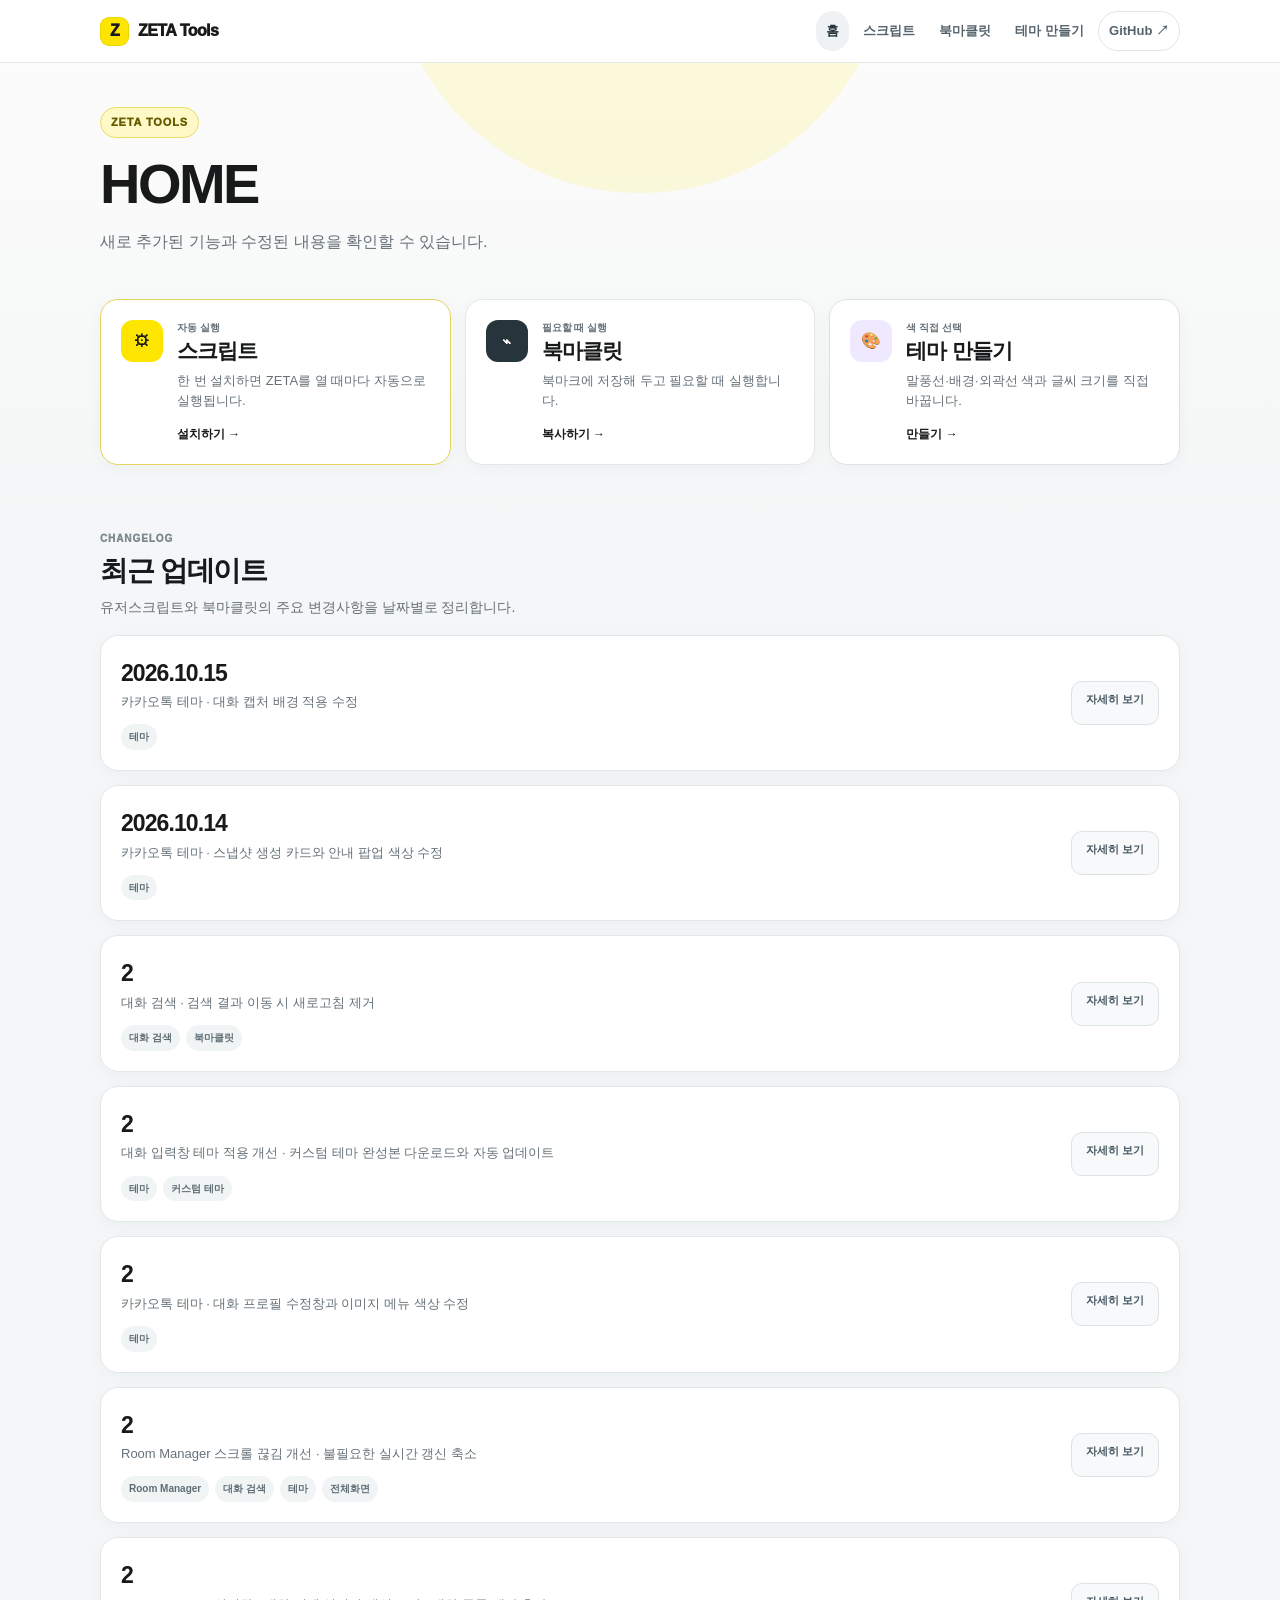
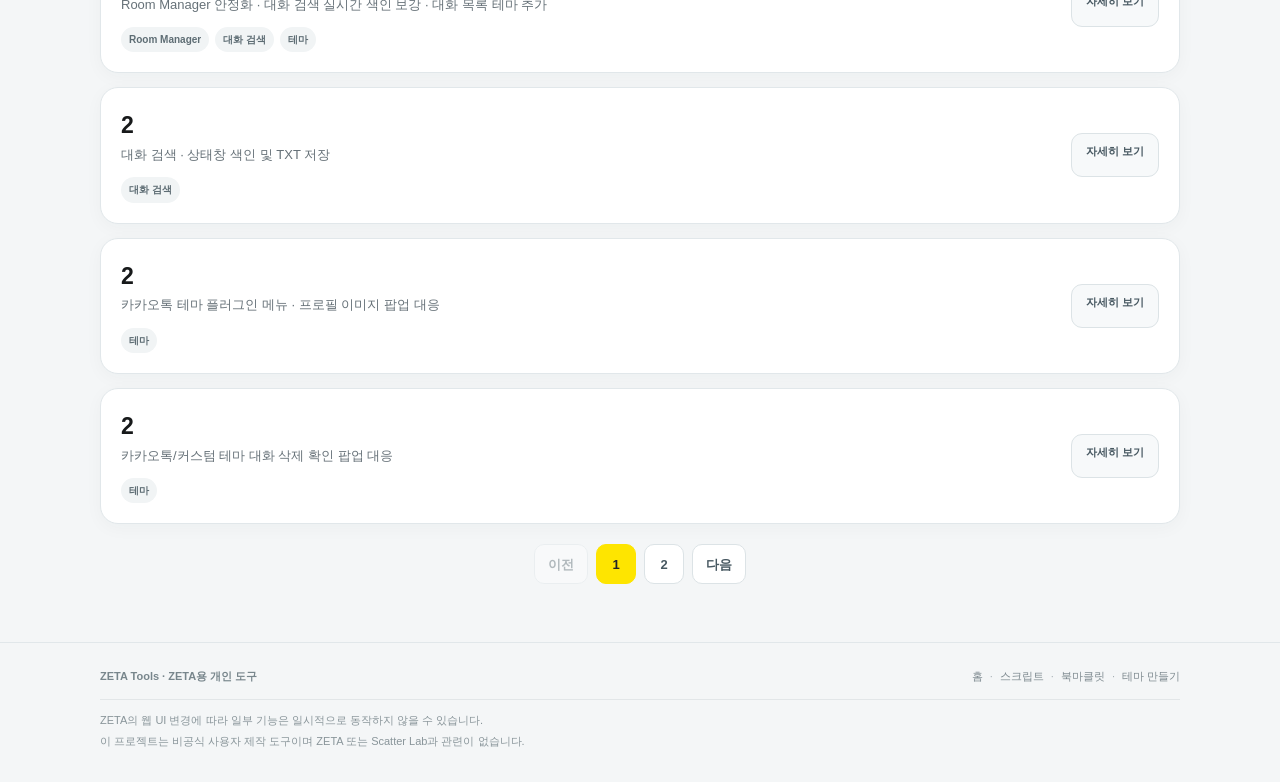
==== commit 7895d536: "Document recent userscript theme fixes for October 14 and 15" ====
--- a/index.html
+++ b/index.html
@@ -11,6 +11,30 @@
 <section class="section update-section"><div class="wrap"><div class="section-head"><div><span class="section-label">CHANGELOG</span><h2>최근 업데이트</h2><p>유저스크립트와 북마클릿의 주요 변경사항을 날짜별로 정리합니다.</p></div></div>
 
 <div class="update-list" id="update-list" role="region" aria-label="업데이트 내역" tabindex="-1">
+
+<details class="update-card">
+<summary class="update-summary"><div class="update-summary-main"><h3>2026.10.15</h3><p>카카오톡 테마 · 대화 캡처 배경 적용 수정</p><div class="update-tags"><span>테마</span><i class="update-chevron" aria-hidden="true"></i></div></div><span class="update-toggle">자세히 보기</span></summary>
+<div class="update-body">
+<section class="update-group"><h4>카카오톡 테마</h4><ul>
+<li>제타 캡처 화면 구조 변경으로 미리보기 배경이 기본 검은색으로 표시되던 문제 수정</li>
+<li>캡처 페이지에 테마 배경색이 직접 적용되도록 변경. 커스텀 테마의 지정 배경색도 반영</li>
+<li>하단 ‘대화 프로필 가리기’ 문구의 글자색을 테마에 맞게 보정</li>
+<li>테마 스크립트 업데이트 후 제타 새로고침</li>
+</ul></section>
+</div>
+</details>
+
+<details class="update-card">
+<summary class="update-summary"><div class="update-summary-main"><h3>2026.10.14</h3><p>카카오톡 테마 · 스냅샷 생성 카드와 안내 팝업 색상 수정</p><div class="update-tags"><span>테마</span><i class="update-chevron" aria-hidden="true"></i></div></div><span class="update-toggle">자세히 보기</span></summary>
+<div class="update-body">
+<section class="update-group"><h4>카카오톡 테마</h4><ul>
+<li>대화 중 새로 표시되는 스냅샷 생성 카드에 테마가 적용되지 않던 문제 수정</li>
+<li>생성 카드만 갱신하도록 처리해 일반 대화마다 화면 전체를 다시 검사하는 동작 방지</li>
+<li>대화 내용 변경 시 스냅샷이 자동 삭제된다는 안내 팝업에도 테마 적용</li>
+<li>테마 스크립트 업데이트 후 제타 새로고침</li>
+</ul></section>
+</div>
+</details>
 
 <details class="update-card">
 <summary class="update-summary"><div class="update-summary-main"><h3>2</h3><p>대화 검색 · 검색 결과 이동 시 새로고침 제거</p><div class="update-tags"><span>대화 검색</span><span>북마클릿</span><i class="update-chevron" aria-hidden="true"></i></div></div><span class="update-toggle">자세히 보기</span></summary>
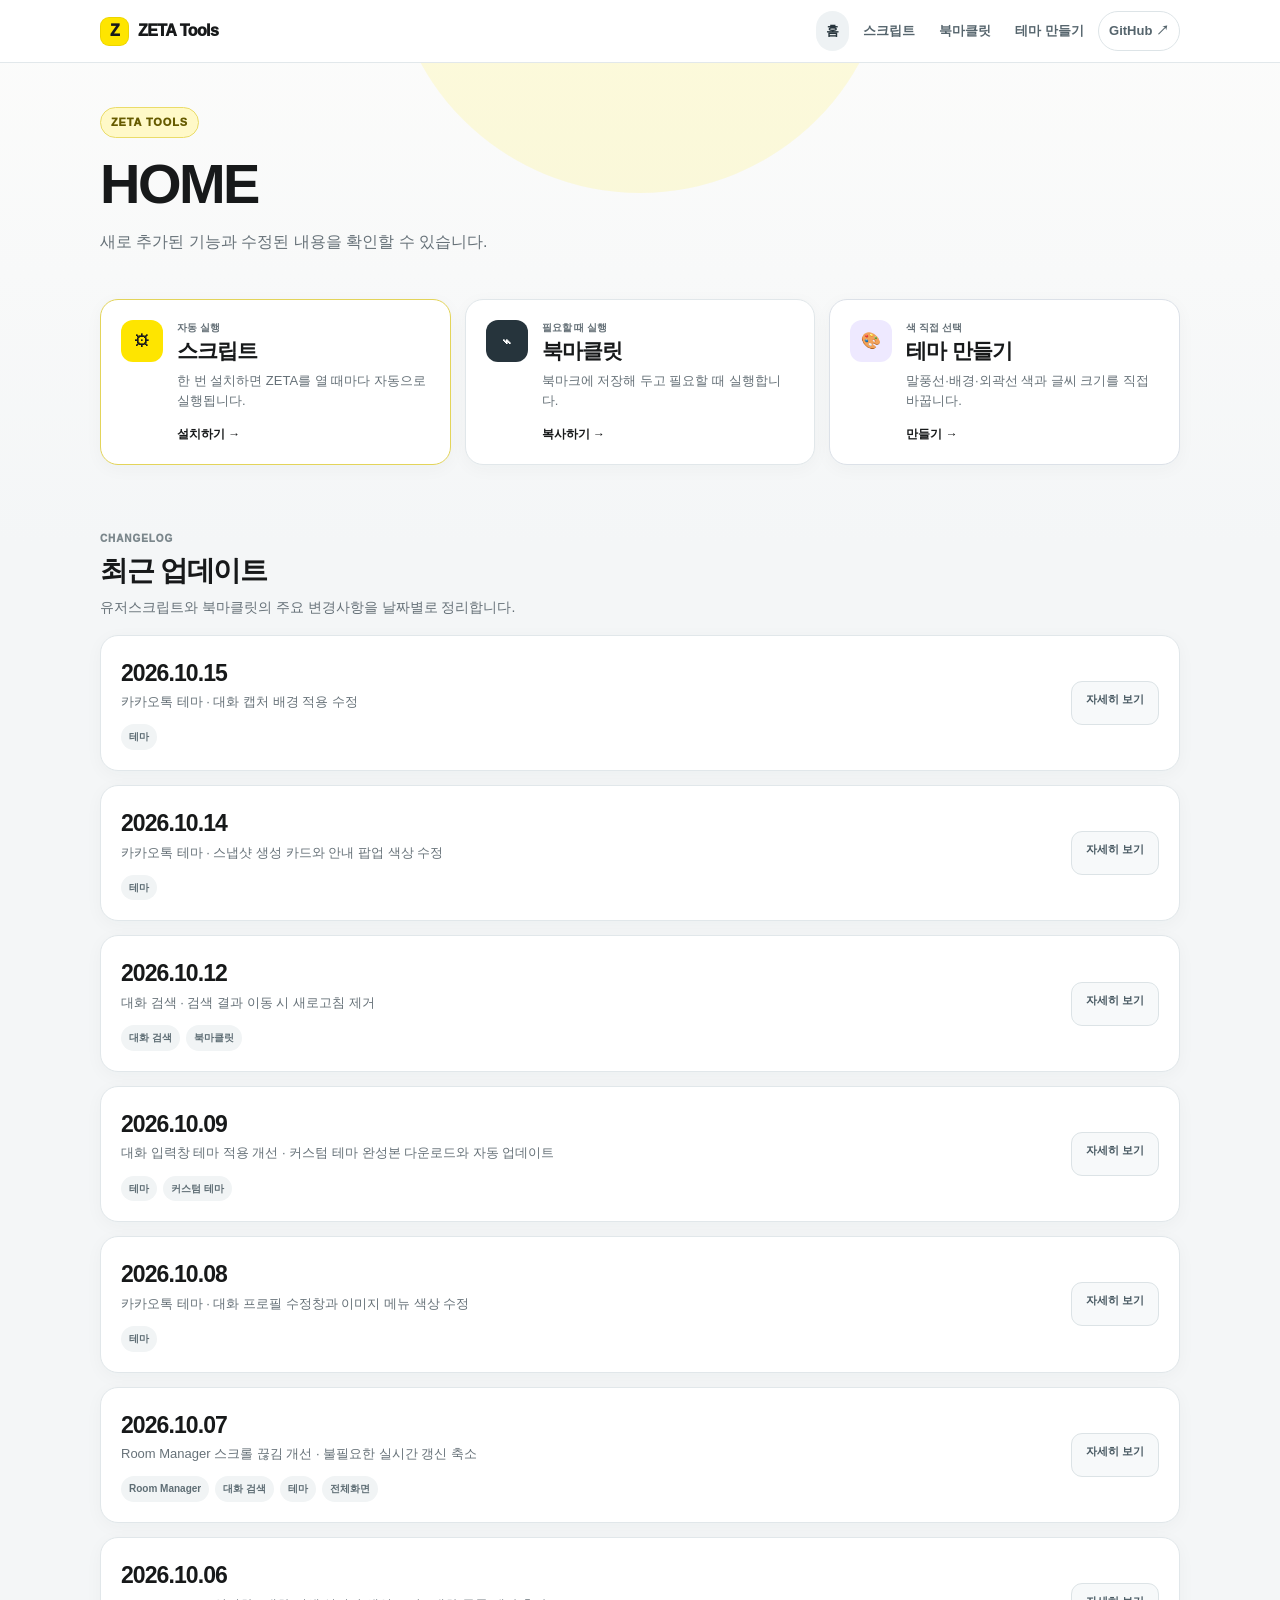
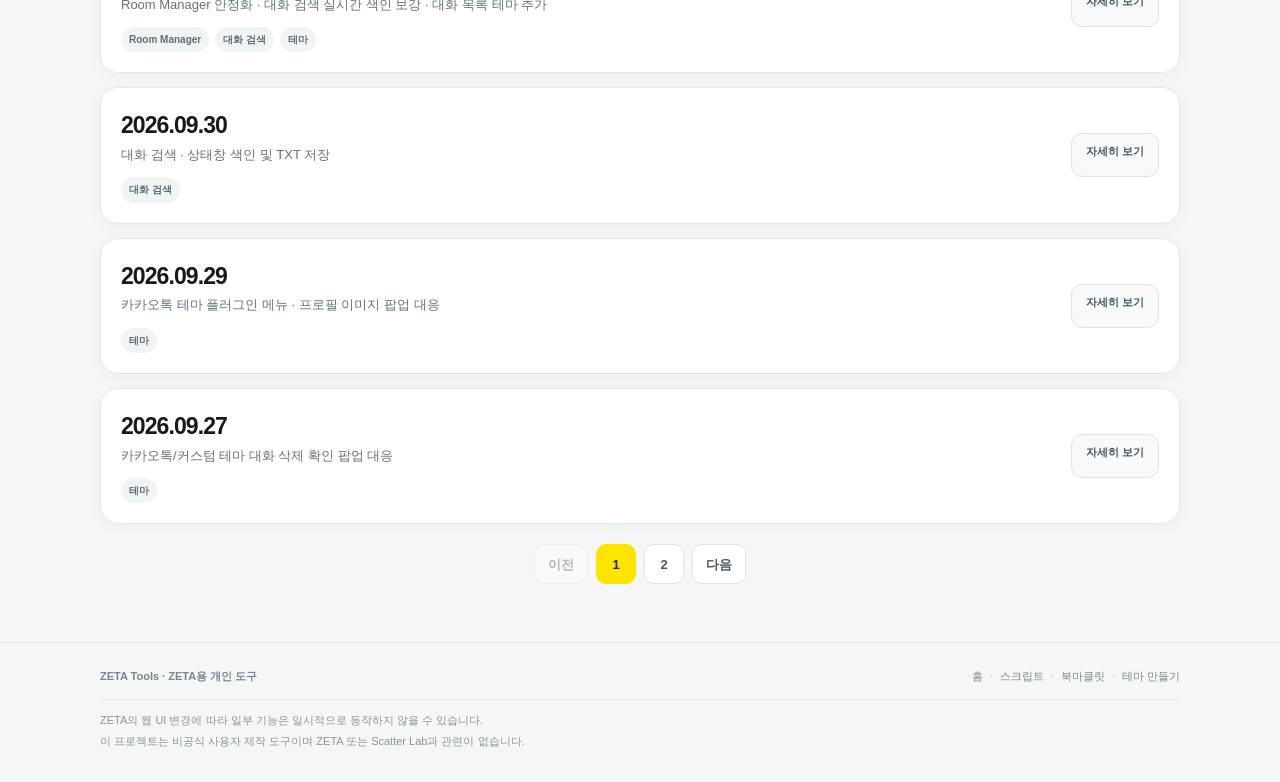
==== commit 7eea76a4: "Restore changelog dates accidentally removed with version labels" ====
--- a/index.html
+++ b/index.html
@@ -37,7 +37,7 @@
 </details>
 
 <details class="update-card">
-<summary class="update-summary"><div class="update-summary-main"><h3>2</h3><p>대화 검색 · 검색 결과 이동 시 새로고침 제거</p><div class="update-tags"><span>대화 검색</span><span>북마클릿</span><i class="update-chevron" aria-hidden="true"></i></div></div><span class="update-toggle">자세히 보기</span></summary>
+<summary class="update-summary"><div class="update-summary-main"><h3>2026.10.12</h3><p>대화 검색 · 검색 결과 이동 시 새로고침 제거</p><div class="update-tags"><span>대화 검색</span><span>북마클릿</span><i class="update-chevron" aria-hidden="true"></i></div></div><span class="update-toggle">자세히 보기</span></summary>
 <div class="update-body">
 <section class="update-group"><h4>대화 검색</h4><ul>
 <li>검색 결과 이동 시 새로고침으로 북마클릿이 해제되던 문제 수정</li>
@@ -48,7 +48,7 @@
 </div>
 </details>
 <details class="update-card">
-<summary class="update-summary"><div class="update-summary-main"><h3>2</h3><p>대화 입력창 테마 적용 개선 · 커스텀 테마 완성본 다운로드와 자동 업데이트</p><div class="update-tags"><span>테마</span><span>커스텀 테마</span><i class="update-chevron" aria-hidden="true"></i></div></div><span class="update-toggle">자세히 보기</span></summary>
+<summary class="update-summary"><div class="update-summary-main"><h3>2026.10.09</h3><p>대화 입력창 테마 적용 개선 · 커스텀 테마 완성본 다운로드와 자동 업데이트</p><div class="update-tags"><span>테마</span><span>커스텀 테마</span><i class="update-chevron" aria-hidden="true"></i></div></div><span class="update-toggle">자세히 보기</span></summary>
 <div class="update-body">
 <section class="update-group"><h4>카카오톡 테마</h4><ul>
 <li>대화 입력창 배경을 표시용 클래스가 붙은 뒤 바꾸던 처리를 제거하고, 입력창 구조에 CSS가 바로 적용되도록 변경</li>
@@ -69,7 +69,7 @@
 
 
 <details class="update-card">
-<summary class="update-summary"><div class="update-summary-main"><h3>2</h3><p>카카오톡 테마 · 대화 프로필 수정창과 이미지 메뉴 색상 수정</p><div class="update-tags"><span>테마</span><i class="update-chevron" aria-hidden="true"></i></div></div><span class="update-toggle">자세히 보기</span></summary>
+<summary class="update-summary"><div class="update-summary-main"><h3>2026.10.08</h3><p>카카오톡 테마 · 대화 프로필 수정창과 이미지 메뉴 색상 수정</p><div class="update-tags"><span>테마</span><i class="update-chevron" aria-hidden="true"></i></div></div><span class="update-toggle">자세히 보기</span></summary>
 <div class="update-body">
 <section class="update-group"><h4>카카오톡 테마</h4><ul>
 <li>대화방 안에서 여는 대화 프로필 수정창에도 테마가 적용되도록 수정</li>
@@ -81,7 +81,7 @@
 
 
 <details class="update-card">
-<summary class="update-summary"><div class="update-summary-main"><h3>2</h3><p>Room Manager 스크롤 끊김 개선 · 불필요한 실시간 갱신 축소</p><div class="update-tags"><span>Room Manager</span><span>대화 검색</span><span>테마</span><span>전체화면</span><i class="update-chevron" aria-hidden="true"></i></div></div><span class="update-toggle">자세히 보기</span></summary>
+<summary class="update-summary"><div class="update-summary-main"><h3>2026.10.07</h3><p>Room Manager 스크롤 끊김 개선 · 불필요한 실시간 갱신 축소</p><div class="update-tags"><span>Room Manager</span><span>대화 검색</span><span>테마</span><span>전체화면</span><i class="update-chevron" aria-hidden="true"></i></div></div><span class="update-toggle">자세히 보기</span></summary>
 <div class="update-body">
 <section class="update-group"><h4>공개 스크립트 8개 · 반복 처리 정리</h4><ul>
 <li>Room Manager Android/PC · iOS: 목록에서 바뀐 항목만 갱신하고, 검색 입력은 목록 전체 갱신과 분리. 같은 검색·같은 결과의 재분석과 재생성 감소</li>
@@ -114,7 +114,7 @@
 </div></details>
 
 <details class="update-card">
-<summary class="update-summary"><div class="update-summary-main"><h3>2</h3><p>Room Manager 안정화 · 대화 검색 실시간 색인 보강 · 대화 목록 테마 추가</p><div class="update-tags"><span>Room Manager</span><span>대화 검색</span><span>테마</span><i class="update-chevron" aria-hidden="true"></i></div></div><span class="update-toggle">자세히 보기</span></summary>
+<summary class="update-summary"><div class="update-summary-main"><h3>2026.10.06</h3><p>Room Manager 안정화 · 대화 검색 실시간 색인 보강 · 대화 목록 테마 추가</p><div class="update-tags"><span>Room Manager</span><span>대화 검색</span><span>테마</span><i class="update-chevron" aria-hidden="true"></i></div></div><span class="update-toggle">자세히 보기</span></summary>
 <div class="update-body">
 <section class="update-group"><h4>Room Manager</h4><ul>
 <li>Galaxy Z Flip 계열 등 일부 Android 폴더블 환경에서 검색창을 누르면 키보드가 바로 닫히던 문제 완화</li>
@@ -143,7 +143,7 @@
 </div></details>
 
 <details class="update-card">
-<summary class="update-summary"><div class="update-summary-main"><h3>2</h3><p>대화 검색 · 상태창 색인 및 TXT 저장</p><div class="update-tags"><span>대화 검색</span><i class="update-chevron" aria-hidden="true"></i></div></div><span class="update-toggle">자세히 보기</span></summary>
+<summary class="update-summary"><div class="update-summary-main"><h3>2026.09.30</h3><p>대화 검색 · 상태창 색인 및 TXT 저장</p><div class="update-tags"><span>대화 검색</span><i class="update-chevron" aria-hidden="true"></i></div></div><span class="update-toggle">자세히 보기</span></summary>
 <div class="update-body">
 <section class="update-group"><h4>대화 검색</h4><ul>
 <li>제타 기본 상태창의 날짜·시간·장소·캐릭터 이름·기분·속마음을 검색 색인과 TXT 저장에 포함</li>
@@ -157,7 +157,7 @@
 
 
 <details class="update-card">
-<summary class="update-summary"><div class="update-summary-main"><h3>2</h3><p>카카오톡 테마 플러그인 메뉴 · 프로필 이미지 팝업 대응</p><div class="update-tags"><span>테마</span><i class="update-chevron" aria-hidden="true"></i></div></div><span class="update-toggle">자세히 보기</span></summary>
+<summary class="update-summary"><div class="update-summary-main"><h3>2026.09.29</h3><p>카카오톡 테마 플러그인 메뉴 · 프로필 이미지 팝업 대응</p><div class="update-tags"><span>테마</span><i class="update-chevron" aria-hidden="true"></i></div></div><span class="update-toggle">자세히 보기</span></summary>
 <div class="update-body">
 <section class="update-group"><h4>카카오톡 테마</h4><ul>
 <li>새 플러그인 바텀시트 구조를 인식하도록 수정</li>
@@ -169,7 +169,7 @@
 
 
 <details class="update-card">
-<summary class="update-summary"><div class="update-summary-main"><h3>2</h3><p>카카오톡/커스텀 테마 대화 삭제 확인 팝업 대응</p><div class="update-tags"><span>테마</span><i class="update-chevron" aria-hidden="true"></i></div></div><span class="update-toggle">자세히 보기</span></summary>
+<summary class="update-summary"><div class="update-summary-main"><h3>2026.09.27</h3><p>카카오톡/커스텀 테마 대화 삭제 확인 팝업 대응</p><div class="update-tags"><span>테마</span><i class="update-chevron" aria-hidden="true"></i></div></div><span class="update-toggle">자세히 보기</span></summary>
 <div class="update-body">
 <section class="update-group"><h4>카카오톡 · 커스텀 테마</h4><ul>
 <li>플러그인 사용 후 대화를 삭제할 때 나타나는 확인 팝업을 테마에 맞게 수정</li>
@@ -179,7 +179,7 @@
 
 
 <details class="update-card">
-<summary class="update-summary"><div class="update-summary-main"><h3>2</h3><p>카카오톡/커스텀 테마 중복 실행 방지 · 글자 대비 수정 · Room Manager 검색 공백 수정 · 프로필 선택창 및 전체화면 경로 판별 수정</p><div class="update-tags"><span>테마</span><span>Room Manager</span><span>전체화면</span><i class="update-chevron" aria-hidden="true"></i></div></div><span class="update-toggle">자세히 보기</span></summary>
+<summary class="update-summary"><div class="update-summary-main"><h3>2026.09.26</h3><p>카카오톡/커스텀 테마 중복 실행 방지 · 글자 대비 수정 · Room Manager 검색 공백 수정 · 프로필 선택창 및 전체화면 경로 판별 수정</p><div class="update-tags"><span>테마</span><span>Room Manager</span><span>전체화면</span><i class="update-chevron" aria-hidden="true"></i></div></div><span class="update-toggle">자세히 보기</span></summary>
 <div class="update-body">
 <section class="update-group"><h4>카카오톡 · 커스텀 테마</h4><ul>
 <li>기본 테마와 커스텀 테마를 함께 실행하거나 북마클릿을 다시 실행해도 화면 감시와 이동 이벤트가 중복 등록되지 않도록 수정</li>
@@ -198,7 +198,7 @@
 </div></details>
 
 <details class="update-card">
-<summary class="update-summary"><div class="update-summary-main"><h3>2</h3><p>Room Manager · 대화 검색 삭제 즉시 반영/색인 TXT 내보내기 · 대화 추출/OOC 테마 연동</p><div class="update-tags"><span>Room Manager</span><span>대화 검색</span><span>대화 추출</span><span>OOC 숨기기</span><i class="update-chevron" aria-hidden="true"></i></div></div><span class="update-toggle">자세히 보기</span></summary>
+<summary class="update-summary"><div class="update-summary-main"><h3>2026.09.25</h3><p>Room Manager · 대화 검색 삭제 즉시 반영/색인 TXT 내보내기 · 대화 추출/OOC 테마 연동</p><div class="update-tags"><span>Room Manager</span><span>대화 검색</span><span>대화 추출</span><span>OOC 숨기기</span><i class="update-chevron" aria-hidden="true"></i></div></div><span class="update-toggle">자세히 보기</span></summary>
 <div class="update-body">
 <section class="update-group"><h4>Room Manager</h4><ul>
 <li>크리에이터 센터의 Room Manager 메뉴에 선택 삭제 기능 추가</li>
@@ -222,7 +222,7 @@
 </div></details>
 
 <details class="update-card">
-<summary class="update-summary"><div class="update-summary-main"><h3>2</h3><p>카카오톡 테마 · 일기 팝업 색상 수정 · 홈 APP 출시 배너 숨김 · 커스텀 테마 업데이트 구조 개선</p><div class="update-tags"><span>테마</span><i class="update-chevron" aria-hidden="true"></i></div></div><span class="update-toggle">자세히 보기</span></summary>
+<summary class="update-summary"><div class="update-summary-main"><h3>2026.09.24</h3><p>카카오톡 테마 · 일기 팝업 색상 수정 · 홈 APP 출시 배너 숨김 · 커스텀 테마 업데이트 구조 개선</p><div class="update-tags"><span>테마</span><i class="update-chevron" aria-hidden="true"></i></div></div><span class="update-toggle">자세히 보기</span></summary>
 <div class="update-body">
 <section class="update-group"><h4>카카오톡 테마</h4><ul>
 <li>새 일기 열기 확인 팝업을 밝은 테마 색상에 맞게 수정</li>
@@ -234,7 +234,7 @@
 </div></details>
 
 <details class="update-card">
-<summary class="update-summary"><div class="update-summary-main"><h3>2</h3><p>카카오톡 테마 · Room Manager 안정화 · 화면 대비 보정 · 삭제 모드 수정 · 꿈 화면 보정 · 중복 코드 정리</p><div class="update-tags"><span>테마</span><span>Room Manager</span><i class="update-chevron" aria-hidden="true"></i></div></div><span class="update-toggle">자세히 보기</span></summary>
+<summary class="update-summary"><div class="update-summary-main"><h3>2026.09.23</h3><p>카카오톡 테마 · Room Manager 안정화 · 화면 대비 보정 · 삭제 모드 수정 · 꿈 화면 보정 · 중복 코드 정리</p><div class="update-tags"><span>테마</span><span>Room Manager</span><i class="update-chevron" aria-hidden="true"></i></div></div><span class="update-toggle">자세히 보기</span></summary>
 <div class="update-body">
 <section class="update-group"><h4>카카오톡 테마</h4><ul>
 <li>채팅 배경에 따라 UI 글자 대비가 자동으로 맞도록 개선</li>
@@ -250,7 +250,7 @@
 </div></details>
 
 <details class="update-card">
-<summary class="update-summary"><div class="update-summary-main"><h3>2</h3><p>대화 저장 · 검색 이동 개선 · 책갈피 구간 저장 보강 · 마지막 메시지 누락 수정 · 검색 결과 이동 개선</p><div class="update-tags"><span>대화 저장</span><span>대화 검색</span><i class="update-chevron" aria-hidden="true"></i></div></div><span class="update-toggle">자세히 보기</span></summary>
+<summary class="update-summary"><div class="update-summary-main"><h3>2026.09.22</h3><p>대화 저장 · 검색 이동 개선 · 책갈피 구간 저장 보강 · 마지막 메시지 누락 수정 · 검색 결과 이동 개선</p><div class="update-tags"><span>대화 저장</span><span>대화 검색</span><i class="update-chevron" aria-hidden="true"></i></div></div><span class="update-toggle">자세히 보기</span></summary>
 <div class="update-body">
 <section class="update-group"><h4>대화 전체 저장</h4><ul>
 <li>책갈피 구간 저장 시 정확한 메시지 커서를 사용하도록 개선</li>
@@ -266,7 +266,7 @@
 </div></details>
 
 <details class="update-card">
-<summary class="update-summary"><div class="update-summary-main"><h3>2</h3><p>대화 검색 추가 · Room Manager 대규모 개선 · 대화 검색 신규 추가 · Room Manager 수집 안정화 · ZETA Tools Launcher 추가</p><div class="update-tags"><span>대화 검색</span><span>Room Manager</span><span>북마클릿</span><span>테마</span><i class="update-chevron" aria-hidden="true"></i></div></div><span class="update-toggle">자세히 보기</span></summary>
+<summary class="update-summary"><div class="update-summary-main"><h3>2026.09.21</h3><p>대화 검색 추가 · Room Manager 대규모 개선 · 대화 검색 신규 추가 · Room Manager 수집 안정화 · ZETA Tools Launcher 추가</p><div class="update-tags"><span>대화 검색</span><span>Room Manager</span><span>북마클릿</span><span>테마</span><i class="update-chevron" aria-hidden="true"></i></div></div><span class="update-toggle">자세히 보기</span></summary>
 <div class="update-body">
 <section class="update-group"><h4>대화 검색</h4><ul>
 <li>채팅방 안에서 지난 대화를 찾는 대화 검색 스크립트 추가</li>
@@ -302,7 +302,7 @@
 </div></details>
 
 <details class="update-card">
-<summary class="update-summary"><div class="update-summary-main"><h3>2</h3><p>Room Manager 검색 확장 · 캐릭터명 · 제작자명 검색 추가 · 전체 방 색인 및 검색 데이터 보강</p><div class="update-tags"><span>Room Manager</span><i class="update-chevron" aria-hidden="true"></i></div></div><span class="update-toggle">자세히 보기</span></summary>
+<summary class="update-summary"><div class="update-summary-main"><h3>2026.09.20</h3><p>Room Manager 검색 확장 · 캐릭터명 · 제작자명 검색 추가 · 전체 방 색인 및 검색 데이터 보강</p><div class="update-tags"><span>Room Manager</span><i class="update-chevron" aria-hidden="true"></i></div></div><span class="update-toggle">자세히 보기</span></summary>
 <div class="update-body">
 <section class="update-group"><h4>Room Manager</h4><ul>
 <li>캐릭터명과 제작자명으로 검색할 수 있도록 기능 확장</li>
@@ -313,7 +313,7 @@
 </div></details>
 
 <details class="update-card">
-<summary class="update-summary"><div class="update-summary-main"><h3>2</h3><p>대화 저장 옵션 · 책갈피 구간 추가 · TXT 저장 추가 · 책갈피 사이 구간 저장 · 모바일 수집 안정화</p><div class="update-tags"><span>대화 저장</span><span>테마</span><i class="update-chevron" aria-hidden="true"></i></div></div><span class="update-toggle">자세히 보기</span></summary>
+<summary class="update-summary"><div class="update-summary-main"><h3>2026.09.18</h3><p>대화 저장 옵션 · 책갈피 구간 추가 · TXT 저장 추가 · 책갈피 사이 구간 저장 · 모바일 수집 안정화</p><div class="update-tags"><span>대화 저장</span><span>테마</span><i class="update-chevron" aria-hidden="true"></i></div></div><span class="update-toggle">자세히 보기</span></summary>
 <div class="update-body">
 <section class="update-group"><h4>대화 전체 저장</h4><ul>
 <li>TXT 저장 옵션 추가</li>
@@ -330,7 +330,7 @@
 </div></details>
 
 <details class="update-card">
-<summary class="update-summary"><div class="update-summary-main"><h3>2</h3><p>대화 전체 저장 추가 · 전체 대화 Markdown 저장 기능 추가 · 내보내기 구조 정리</p><div class="update-tags"><span>대화 저장</span><span>테마</span><i class="update-chevron" aria-hidden="true"></i></div></div><span class="update-toggle">자세히 보기</span></summary>
+<summary class="update-summary"><div class="update-summary-main"><h3>2026.09.17</h3><p>대화 전체 저장 추가 · 전체 대화 Markdown 저장 기능 추가 · 내보내기 구조 정리</p><div class="update-tags"><span>대화 저장</span><span>테마</span><i class="update-chevron" aria-hidden="true"></i></div></div><span class="update-toggle">자세히 보기</span></summary>
 <div class="update-body">
 <section class="update-group"><h4>대화 전체 저장</h4><ul>
 <li>ZETA 대화 전체 기록을 저장하는 기능 추가</li>
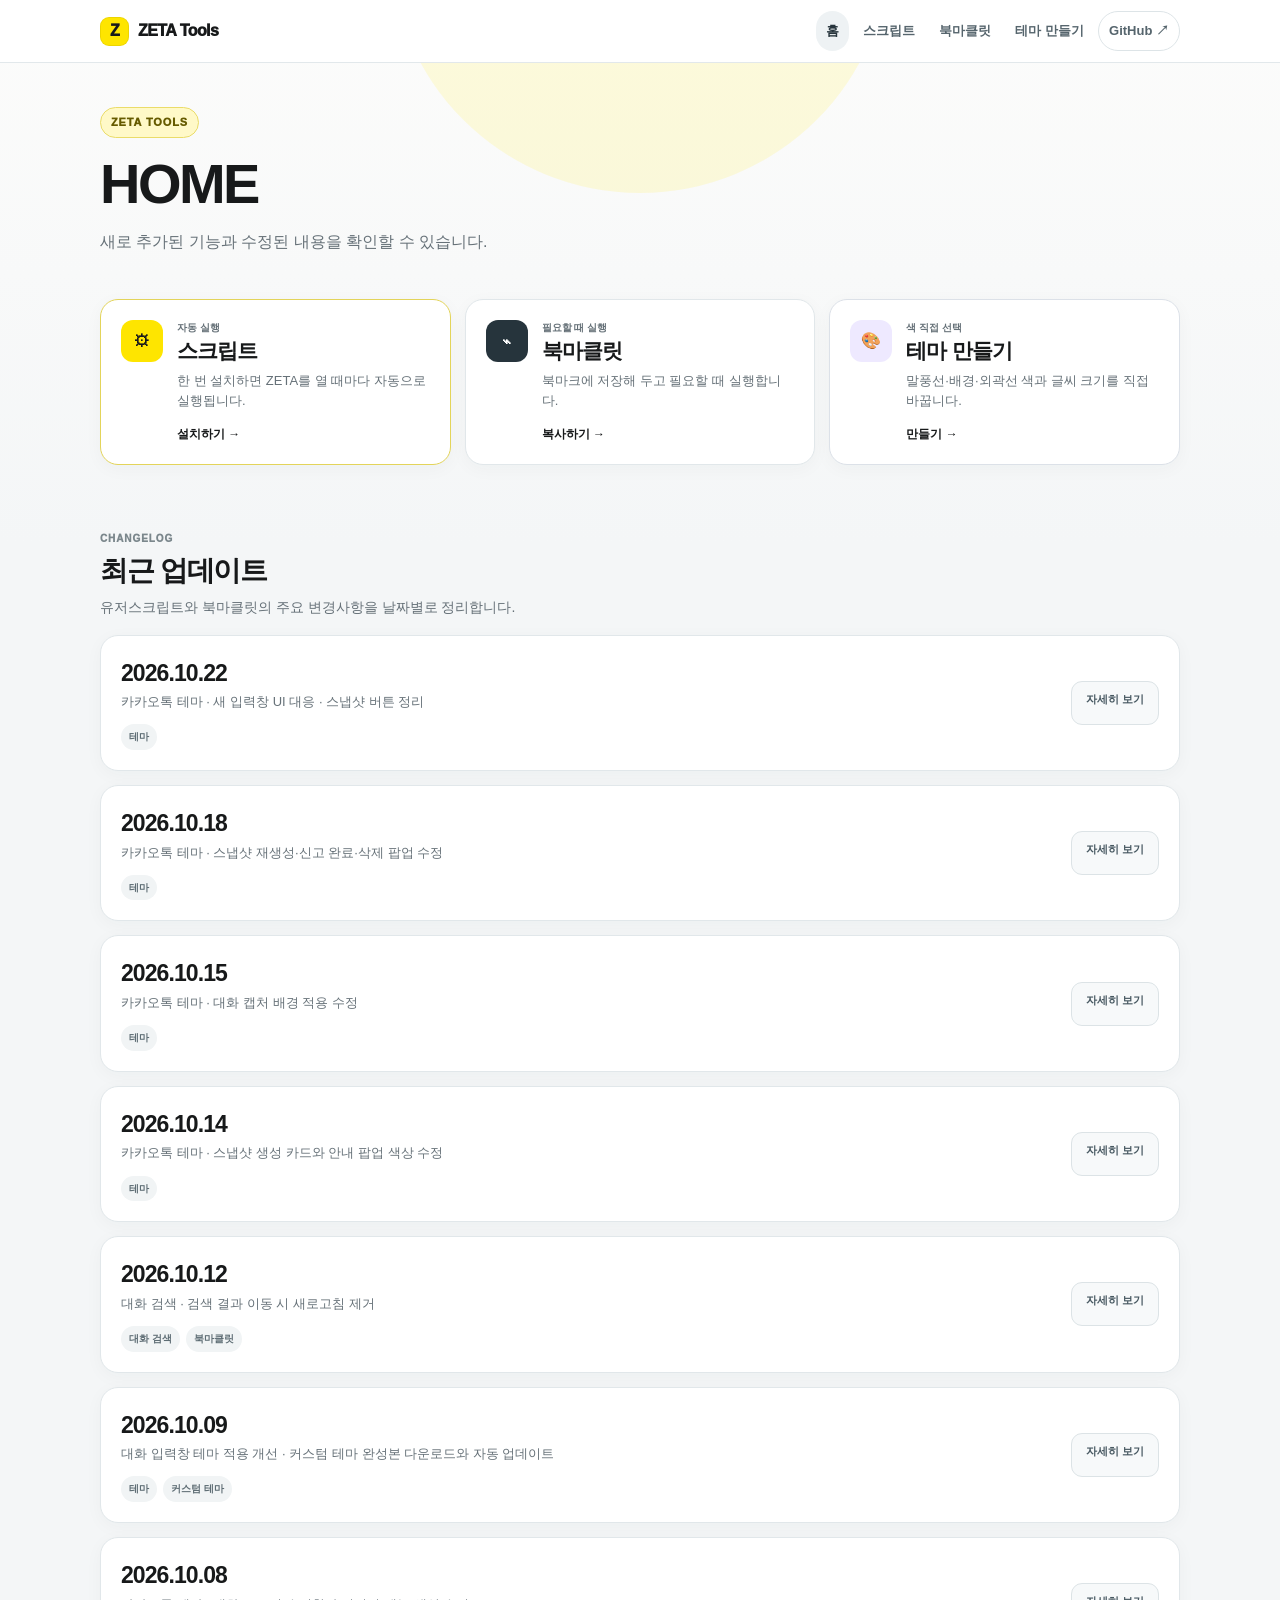
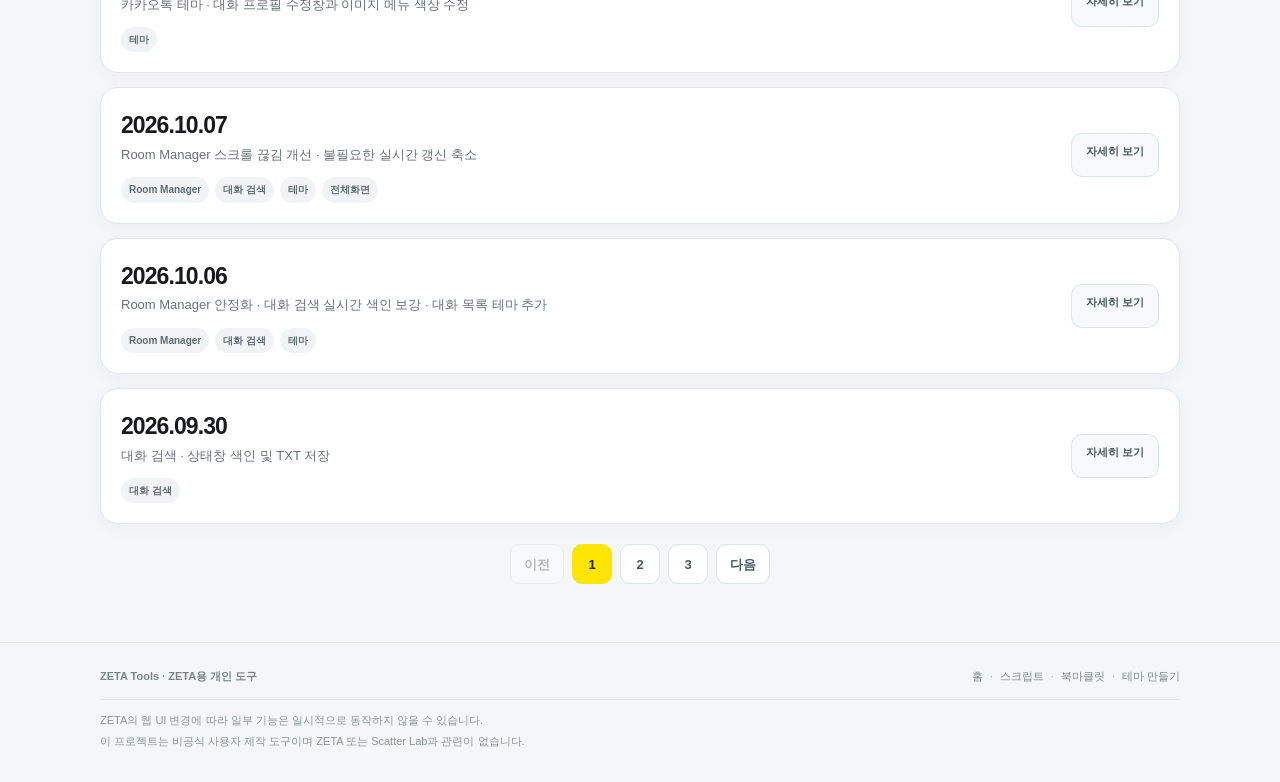
==== commit 61908be1: "Document userscript UI and snapshot dialog changes for October 18 and 22" ====
--- a/index.html
+++ b/index.html
@@ -13,6 +13,34 @@
 <div class="update-list" id="update-list" role="region" aria-label="업데이트 내역" tabindex="-1">
 
 <details class="update-card">
+<summary class="update-summary"><div class="update-summary-main"><h3>2026.10.22</h3><p>카카오톡 테마 · 새 입력창 UI 대응 · 스냅샷 버튼 정리</p><div class="update-tags"><span>테마</span><i class="update-chevron" aria-hidden="true"></i></div></div><span class="update-toggle">자세히 보기</span></summary>
+<div class="update-body">
+<section class="update-group"><h4>카카오톡 테마</h4><ul>
+<li>제타의 통합형 입력창 구조에 맞춰 입력칸 배경·테두리·둥근 모서리·그림자 보정</li>
+<li>입력창 안으로 이동한 + 메뉴·추천 답변·별표 버튼의 배경과 아이콘·글자색 수정</li>
+<li>전송 버튼의 기본·마우스 올림·비활성 상태 색상과 아이콘 대비 보정</li>
+<li>상단바 배경·제목·메뉴 아이콘 색상이 새 구조에서도 적용되도록 보강</li>
+<li>새 스냅샷 버튼 구조에 대응. 스냅샷·15피스 문구를 숨기고 작은 회색 원형 버튼에 원래 SVG 아이콘만 표시</li>
+<li>입력창 자동 높이와 한글 조합용 숨김 입력 요소는 유지</li>
+<li>테마 스크립트 업데이트 후 제타 새로고침</li>
+</ul></section>
+</div>
+</details>
+
+<details class="update-card">
+<summary class="update-summary"><div class="update-summary-main"><h3>2026.10.18</h3><p>카카오톡 테마 · 스냅샷 재생성·신고 완료·삭제 팝업 수정</p><div class="update-tags"><span>테마</span><i class="update-chevron" aria-hidden="true"></i></div></div><span class="update-toggle">자세히 보기</span></summary>
+<div class="update-body">
+<section class="update-group"><h4>카카오톡 테마</h4><ul>
+<li>스냅샷 재생성 확인 팝업과 재생성 버튼에 테마 적용</li>
+<li>이미지 신고 완료 후 표시되는 삭제 안내 하단 시트의 배경·제목·설명·닫기 아이콘·삭제 버튼 색상 수정</li>
+<li>스냅샷 삭제 확인 팝업에 테마 적용</li>
+<li>하단 시트의 높이·닫기·스크롤 구조는 유지</li>
+<li>테마 스크립트 업데이트 후 제타 새로고침</li>
+</ul></section>
+</div>
+</details>
+
+<details class="update-card">
 <summary class="update-summary"><div class="update-summary-main"><h3>2026.10.15</h3><p>카카오톡 테마 · 대화 캡처 배경 적용 수정</p><div class="update-tags"><span>테마</span><i class="update-chevron" aria-hidden="true"></i></div></div><span class="update-toggle">자세히 보기</span></summary>
 <div class="update-body">
 <section class="update-group"><h4>카카오톡 테마</h4><ul>
@@ -58,7 +86,7 @@
 <li>사이트에서 선택한 색상·대비색·글씨 크기·외곽선을 반영한 전체 테마 코드를 완성해 다운로드하도록 변경</li>
 <li>다운로드 파일은 제타에서 원본을 불러오는 과정 없이 전체 스타일을 먼저 적용하도록 변경</li>
 <li>대화방 목록의 흰색·연회색 고정 팔레트를 커스텀 색상 변환에서 분리</li>
-<li>선택한 설정을 유지하며 원본 카카오톡 테마의 새 버전을 자동으로 반영. 최초 실행 후 마지막 확인에서 24시간이 지나면 제타 접속·새로고침 시 백그라운드에서 확인하고, 새 버전은 다음 접속·새로고침부터 적용</li>
+<li>선택한 설정을 유지하며 원본 카카오톡 테마의 새 버전을 자동으로 반영. 최초 실행 후 마지막 확인에서 1시간이 지나면 제타 접속·새로고침 시 백그라운드에서 확인하고, 새 버전은 다음 접속·새로고침부터 적용</li>
 <li>업데이트 통신 실패나 잘못된 응답이 있어도 기존 테마를 유지하도록 보강</li>
 <li>Tampermonkey 설치 버튼은 선택한 색상 설정을 포함한 설치 링크를 바로 열도록 유지. Stay용 다운로드는 선택한 설정을 반영한 완성본 파일로 제공</li>
 <li>Stay용 다운로드 후 원격 코드 페이지로 이동하던 중복 동작 제거</li>
@@ -107,7 +135,7 @@
 <section class="update-group"><h4>카카오톡 테마 · 전체화면</h4><ul>
 <li>카카오톡 테마: 화면 이동 시 테마 상태를 즉시 전환하고, 새 말풍선은 화면 분석을 기다리지 않고 색을 적용하도록 개선</li>
 <li>테마 감시는 일반 답변·말풍선·방 목록 항목 변화의 전체 분석을 건너뛰고, 팝업은 변경된 영역만 확인하도록 축소</li>
-<li>커스텀 테마: 저장된 테마 코드를 먼저 사용하고 하루에 한 번 갱신해 접속 시 네트워크 대기 감소</li>
+<li>커스텀 테마: 저장된 테마 코드를 먼저 사용하고 1시간 간격으로 갱신해 접속 시 네트워크 대기 감소</li>
 <li>답변 본문만 연속으로 변경될 때 테마 갱신을 묶어서 처리하고, 메뉴·화면 구조 변경은 우선 반영하도록 개선</li>
 <li>전체화면 버튼의 숨김 여부는 대화 수정 패널에 관련된 변화가 있을 때만 확인하도록 변경</li>
 </ul></section>
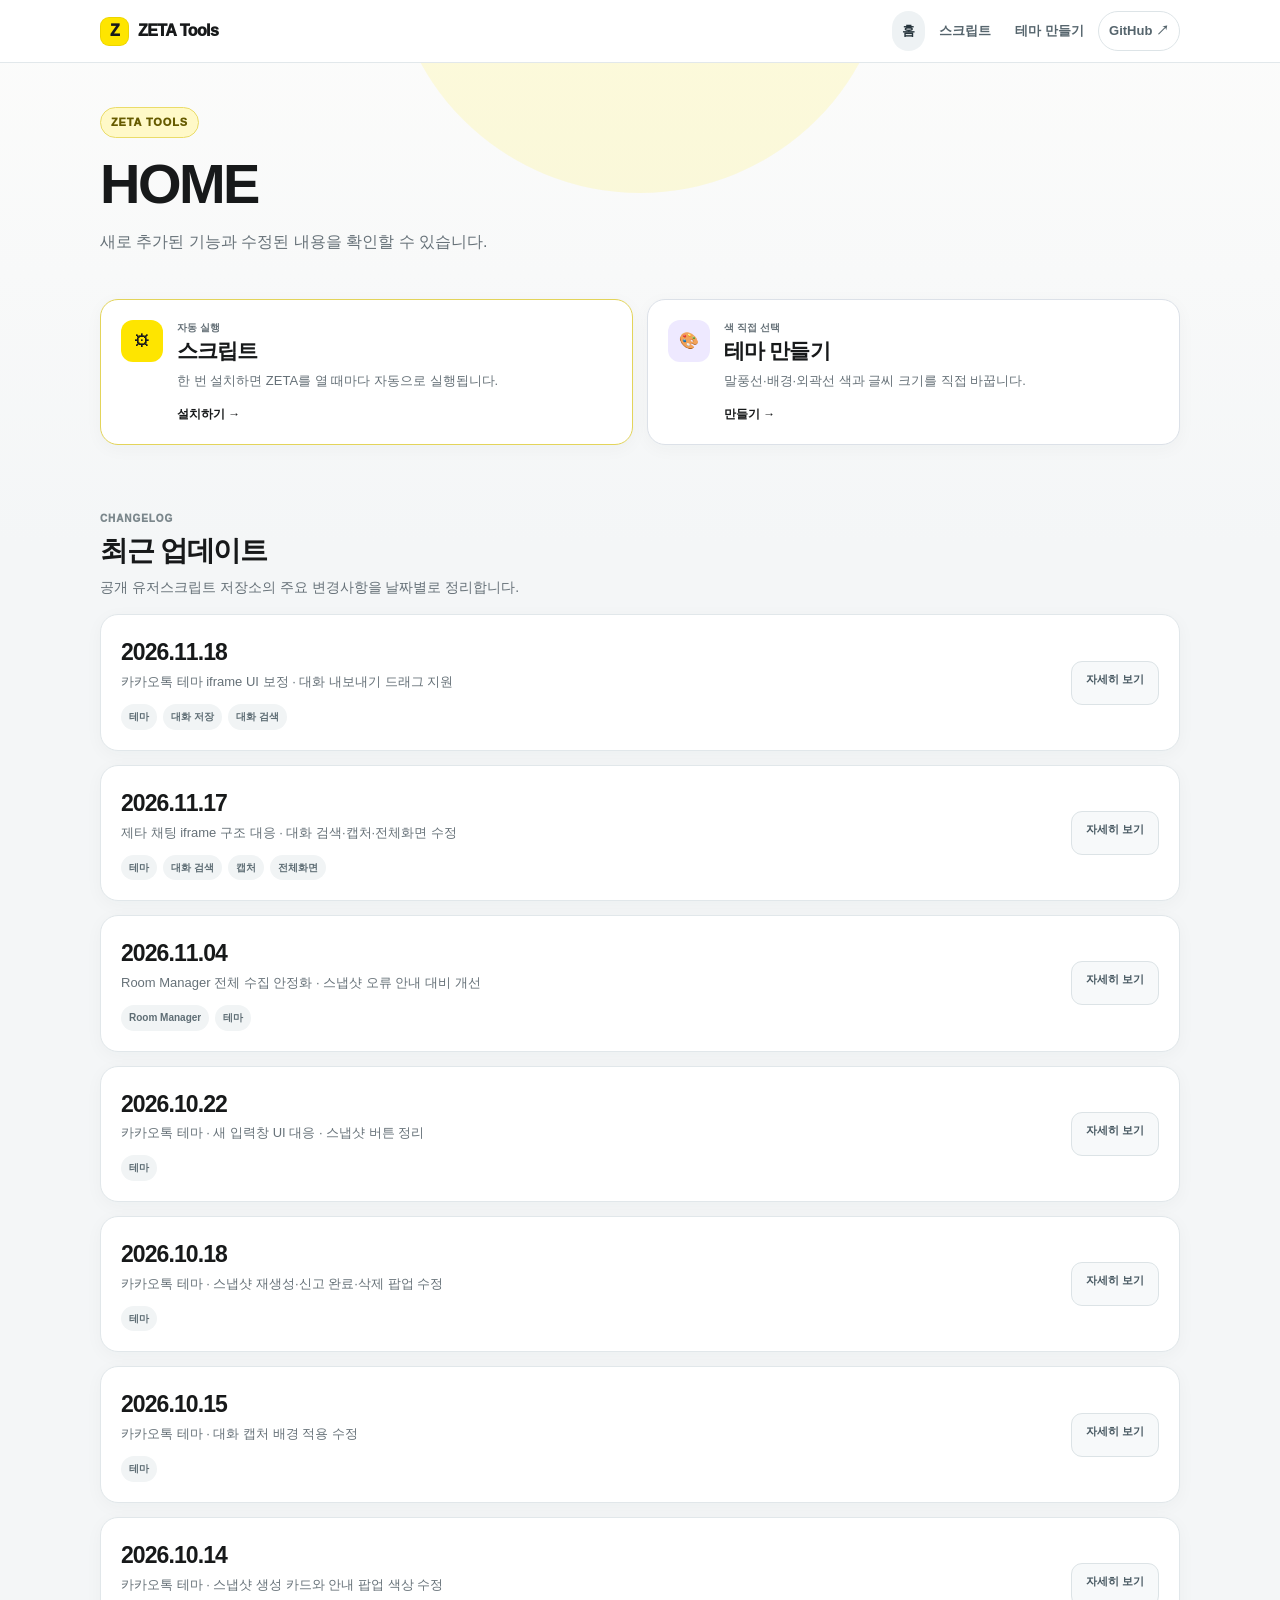
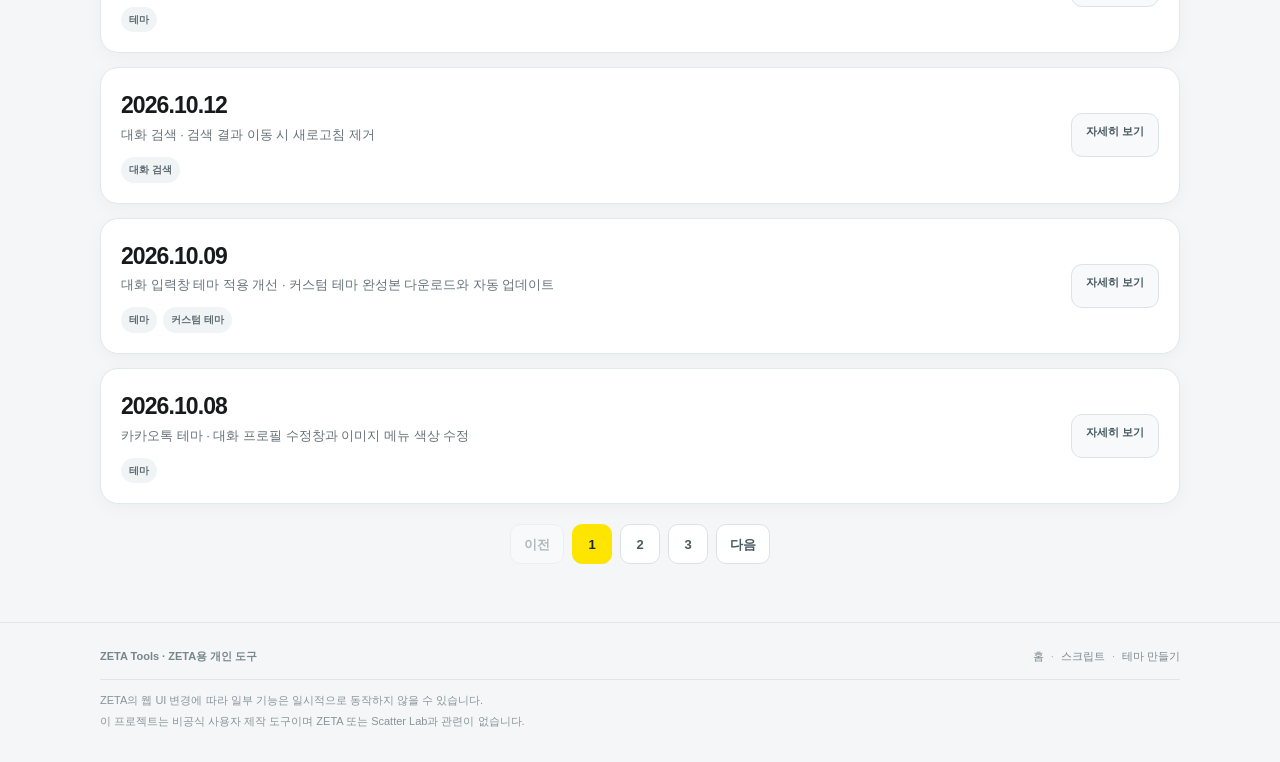
==== commit 44d90412: "Update public userscript changelog through Nov 18 and retire bookmarklet navigation" ====
--- a/index.html
+++ b/index.html
@@ -1,16 +1,59 @@
-<!doctype html><html lang="ko"><head><meta charset="utf-8"><meta name="viewport" content="width=device-width,initial-scale=1,viewport-fit=cover"><meta name="theme-color" content="#FEE500"><meta name="description" content="ZETA Tools의 최근 업데이트와 스크립트·북마클릿·커스텀 테마 도구를 확인합니다."><title>ZETA Tools — 홈</title><link rel="stylesheet" href="site.css?v=7.9.5"><link rel="stylesheet" href="ui-layout.css?v=1"></head><body><header class="header"><div class="wrap header-in"><a class="brand" href="index.html"><span class="logo">Z</span><span>ZETA Tools</span></a><nav class="nav" aria-label="주요 메뉴"><a class="active" href="index.html">홈</a><a href="scripts.html">스크립트</a><a href="bookmarklets.html">북마클릿</a><a href="theme-maker.html">테마 만들기</a><a class="gh" href="https://github.com/e4493089-cmyk/zeta-userscripts" target="_blank" rel="noopener">GitHub ↗</a></nav></div></header>
+<!doctype html><html lang="ko"><head><meta charset="utf-8"><meta name="viewport" content="width=device-width,initial-scale=1,viewport-fit=cover"><meta name="theme-color" content="#FEE500"><meta name="description" content="ZETA Tools의 최근 유저스크립트 업데이트와 커스텀 테마 도구를 확인합니다."><title>ZETA Tools — 홈</title><link rel="stylesheet" href="site.css?v=7.9.5"><link rel="stylesheet" href="ui-layout.css?v=1"></head><body><header class="header"><div class="wrap header-in"><a class="brand" href="index.html"><span class="logo">Z</span><span>ZETA Tools</span></a><nav class="nav" aria-label="주요 메뉴"><a class="active" href="index.html">홈</a><a href="scripts.html">스크립트</a><a href="theme-maker.html">테마 만들기</a><a class="gh" href="https://github.com/e4493089-cmyk/zeta-userscripts" target="_blank" rel="noopener">GitHub ↗</a></nav></div></header>
 <main>
 <section class="hero home-hero update-hero"><div class="wrap"><span class="eyebrow">ZETA TOOLS</span><h1>HOME</h1><p>새로 추가된 기능과 수정된 내용을 확인할 수 있습니다.</p></div></section>
 
-<section class="section section-tight"><div class="wrap"><div class="route-grid">
+<section class="section section-tight"><div class="wrap"><div class="route-grid" style="grid-template-columns:repeat(auto-fit,minmax(min(100%,300px),1fr))">
 <a class="route-card yellow" href="scripts.html"><span class="route-icon">⚙</span><div><span class="route-kicker">자동 실행</span><h3>스크립트</h3><p>한 번 설치하면 ZETA를 열 때마다 자동으로 실행됩니다.</p><span class="route-go">설치하기 →</span></div></a>
-<a class="route-card dark" href="bookmarklets.html"><span class="route-icon">⌁</span><div><span class="route-kicker">필요할 때 실행</span><h3>북마클릿</h3><p>북마크에 저장해 두고 필요할 때 실행합니다.</p><span class="route-go">복사하기 →</span></div></a>
+
 <a class="route-card maker" href="theme-maker.html"><span class="route-icon">🎨</span><div><span class="route-kicker">색 직접 선택</span><h3>테마 만들기</h3><p>말풍선·배경·외곽선 색과 글씨 크기를 직접 바꿉니다.</p><span class="route-go">만들기 →</span></div></a>
 </div></div></section>
 
-<section class="section update-section"><div class="wrap"><div class="section-head"><div><span class="section-label">CHANGELOG</span><h2>최근 업데이트</h2><p>유저스크립트와 북마클릿의 주요 변경사항을 날짜별로 정리합니다.</p></div></div>
+<section class="section update-section"><div class="wrap"><div class="section-head"><div><span class="section-label">CHANGELOG</span><h2>최근 업데이트</h2><p>공개 유저스크립트 저장소의 주요 변경사항을 날짜별로 정리합니다.</p></div></div>
 
 <div class="update-list" id="update-list" role="region" aria-label="업데이트 내역" tabindex="-1">
+
+<details class="update-card">
+<summary class="update-summary"><div class="update-summary-main"><h3>2026.11.18</h3><p>카카오톡 테마 iframe UI 보정 · 대화 내보내기 드래그 지원</p><div class="update-tags"><span>테마</span><span>대화 저장</span><span>대화 검색</span><i class="update-chevron" aria-hidden="true"></i></div></div><span class="update-toggle">자세히 보기</span></summary>
+<div class="update-body">
+<section class="update-group"><h4>카카오톡 테마 · v3.50.96</h4><ul>
+<li>채팅 프레임의 메뉴·팝업을 밝은 카카오톡 팔레트에 다시 연결하고, 책갈피 설정/해제 상태에 따른 메시지 메뉴 색상 차이 수정</li>
+<li>요술봉 메시지 편집창의 검은 배경과 어두운 글씨 충돌을 보완하고, 취소·별표·확인 버튼의 대비 개선</li>
+<li>캐릭터 이름·AI 모델 표시·AI 생성 안내의 가독성 개선, 플러그인 삭제 확인창·대화 캡처 상단과 하단 UI 밝은 색으로 보정</li>
+<li>채팅·사이드바 스크롤바, 일기·꿈·제타그램·메시지 앱·프로필 선택과 여러 팝업에 기존 테마 규칙 재연결</li>
+</ul></section>
+<section class="update-group"><h4>대화 전체 저장 · v0.3.20</h4><ul>
+<li>대화 내보내기 플로팅 버튼을 마우스·터치로 드래그할 수 있게 변경하고 위치를 저장해 재접속 후에도 유지</li>
+<li>내보내기 메뉴가 버튼을 따라가도록 배치하고 화면 밖 이동 방지, 드래그 직후 잘못된 클릭 방지</li>
+<li>채팅 프레임에서 추출한 Markdown/TXT 파일을 바깥 페이지에서 저장하도록 연결하고, 다운로드 안내창·마지막 메시지 판별·화면 재연결 안정화</li>
+</ul></section>
+<section class="update-group"><h4>기타 · 진단</h4><ul>
+<li>채팅 프레임 전환 후 대화 검색의 메시지 위치 이동, 사이드바 메뉴 및 프로필 관련 연동을 보강</li>
+<li>Safari Stay에서 채팅 iframe 내 스크립트 실행 여부를 확인할 수 있는 별도 진단 스크립트 추가</li>
+</ul></section>
+</div></details>
+
+<details class="update-card">
+<summary class="update-summary"><div class="update-summary-main"><h3>2026.11.17</h3><p>제타 채팅 iframe 구조 대응 · 대화 검색·캡처·전체화면 수정</p><div class="update-tags"><span>테마</span><span>대화 검색</span><span>캡처</span><span>전체화면</span><i class="update-chevron" aria-hidden="true"></i></div></div><span class="update-toggle">자세히 보기</span></summary>
+<div class="update-body">
+<section class="update-group"><h4>새 채팅 화면 대응</h4><ul>
+<li>제타 채팅이 별도 프레임에서 렌더링되는 구조에 맞춰 카카오톡 테마의 말풍선·입력창·프로필 갤러리 스타일 적용</li>
+<li>대화 검색과 대화 내보내기가 새 채팅 DOM 및 메시지 구조를 인식하도록 수정</li>
+<li>캡처 이름 가리기·캡처 OOC 제거·전체화면 유저스크립트가 새 프레임 환경에서도 작동하도록 대응</li>
+<li>Room Manager의 대화방 목록 별명 기능은 유지하고 채팅 사이드바의 별명 메뉴 삽입은 정리</li>
+</ul></section>
+</div></details>
+
+<details class="update-card">
+<summary class="update-summary"><div class="update-summary-main"><h3>2026.11.04</h3><p>Room Manager 전체 수집 안정화 · 스냅샷 오류 안내 대비 개선</p><div class="update-tags"><span>Room Manager</span><span>테마</span><i class="update-chevron" aria-hidden="true"></i></div></div><span class="update-toggle">자세히 보기</span></summary>
+<div class="update-body">
+<section class="update-group"><h4>Room Manager · Android/PC 및 iOS</h4><ul>
+<li>수집 중 아직 불러오는 대화방이 남았는지 확인하고 실제 목록 끝에 도달했는지 검증하도록 보강</li>
+<li>실패한 수집 결과를 스크롤 영역에서 읽기 쉽게 정리하고, 반복적인 전체 목록 분석을 줄여 수집 중 부담 완화</li>
+</ul></section>
+<section class="update-group"><h4>카카오톡 테마</h4><ul>
+<li>스냅샷 생성 실패 안내와 버튼의 글자·배경 대비 개선</li>
+</ul></section>
+</div></details>
 
 <details class="update-card">
 <summary class="update-summary"><div class="update-summary-main"><h3>2026.10.22</h3><p>카카오톡 테마 · 새 입력창 UI 대응 · 스냅샷 버튼 정리</p><div class="update-tags"><span>테마</span><i class="update-chevron" aria-hidden="true"></i></div></div><span class="update-toggle">자세히 보기</span></summary>
@@ -65,13 +108,13 @@
 </details>
 
 <details class="update-card">
-<summary class="update-summary"><div class="update-summary-main"><h3>2026.10.12</h3><p>대화 검색 · 검색 결과 이동 시 새로고침 제거</p><div class="update-tags"><span>대화 검색</span><span>북마클릿</span><i class="update-chevron" aria-hidden="true"></i></div></div><span class="update-toggle">자세히 보기</span></summary>
-<div class="update-body">
-<section class="update-group"><h4>대화 검색</h4><ul>
-<li>검색 결과 이동 시 새로고침으로 북마클릿이 해제되던 문제 수정</li>
+<summary class="update-summary"><div class="update-summary-main"><h3>2026.10.12</h3><p>대화 검색 · 검색 결과 이동 시 새로고침 제거</p><div class="update-tags"><span>대화 검색</span><i class="update-chevron" aria-hidden="true"></i></div></div><span class="update-toggle">자세히 보기</span></summary>
+<div class="update-body">
+<section class="update-group"><h4>대화 검색</h4><ul>
+<li>검색 결과에서 메시지로 이동할 때 불필요한 새로고침을 줄이도록 개선</li>
 <li>기본 책갈피와 같은 방식으로 해당 메시지 위치를 불러오도록 변경</li>
 <li>해당 메시지가 화면에 표시된 뒤 이동 완료 처리. 내부 이동 기능에 연결할 수 없는 경우 스크롤 탐색으로 대체</li>
-<li>스크립트는 업데이트 후 제타 새로고침. 북마클릿은 기존 코드 교체 없이 제타 새로고침 후 다시 실행</li>
+<li>스크립트 업데이트 후 제타를 새로고침하면 변경사항 반영</li>
 </ul></section>
 </div>
 </details>
@@ -91,7 +134,6 @@
 <li>Tampermonkey 설치 버튼은 선택한 색상 설정을 포함한 설치 링크를 바로 열도록 유지. Stay용 다운로드는 선택한 설정을 반영한 완성본 파일로 제공</li>
 <li>Stay용 다운로드 후 원격 코드 페이지로 이동하던 중복 동작 제거</li>
 <li>미리보기·자동 팔레트의 배경색과 글자 대비 계산을 실제 적용 테마와 통일</li>
-<li>북마클릿은 파일을 불러오는 방식을 유지하고, 저장된 배포 파일을 먼저 사용하도록 구성</li>
 </ul></section>
 </div></details>
 
@@ -210,7 +252,7 @@
 <summary class="update-summary"><div class="update-summary-main"><h3>2026.09.26</h3><p>카카오톡/커스텀 테마 중복 실행 방지 · 글자 대비 수정 · Room Manager 검색 공백 수정 · 프로필 선택창 및 전체화면 경로 판별 수정</p><div class="update-tags"><span>테마</span><span>Room Manager</span><span>전체화면</span><i class="update-chevron" aria-hidden="true"></i></div></div><span class="update-toggle">자세히 보기</span></summary>
 <div class="update-body">
 <section class="update-group"><h4>카카오톡 · 커스텀 테마</h4><ul>
-<li>기본 테마와 커스텀 테마를 함께 실행하거나 북마클릿을 다시 실행해도 화면 감시와 이동 이벤트가 중복 등록되지 않도록 수정</li>
+<li>기본 테마와 커스텀 테마를 함께 실행해도 화면 감시와 이동 이벤트가 중복 등록되지 않도록 수정</li>
 <li>같은 페이지에서 다른 커스텀 색상을 다시 실행하면 런타임은 유지하고 새 테마 색상만 바로 교체하도록 개선</li>
 <li>대화 프로필 선택창의 테마 표시용 클래스가 적용 직후 제거되던 문제 수정</li>
 <li>중간 밝기의 말풍선과 배경에서 흰 글자의 대비가 낮아지던 문제 수정</li>
@@ -257,7 +299,7 @@
 <li>팝업 제목·설명·체크박스·버튼 색상과 배경 오버레이를 정리</li>
 <li>ZETA 홈 상단의 APP 출시 안내 배너를 숨기고 빈 공간도 함께 제거</li>
 <li>커스텀 테마가 최신 카카오톡 테마와 로더를 자동으로 불러오도록 업데이트 구조 개선</li>
-<li>Tampermonkey·Stay·북마클릿의 커스텀 테마 실행 경로를 하나의 로더 기준으로 통합</li>
+<li>Tampermonkey·Stay에서 커스텀 테마가 공통 로더를 사용하도록 정리</li>
 </ul></section>
 </div></details>
 
@@ -294,7 +336,7 @@
 </div></details>
 
 <details class="update-card">
-<summary class="update-summary"><div class="update-summary-main"><h3>2026.09.21</h3><p>대화 검색 추가 · Room Manager 대규모 개선 · 대화 검색 신규 추가 · Room Manager 수집 안정화 · ZETA Tools Launcher 추가</p><div class="update-tags"><span>대화 검색</span><span>Room Manager</span><span>북마클릿</span><span>테마</span><i class="update-chevron" aria-hidden="true"></i></div></div><span class="update-toggle">자세히 보기</span></summary>
+<summary class="update-summary"><div class="update-summary-main"><h3>2026.09.21</h3><p>대화 검색 추가 · Room Manager 대규모 개선 · 대화 검색 신규 추가 · Room Manager 수집 안정화</p><div class="update-tags"><span>대화 검색</span><span>Room Manager</span><span>테마</span><i class="update-chevron" aria-hidden="true"></i></div></div><span class="update-toggle">자세히 보기</span></summary>
 <div class="update-body">
 <section class="update-group"><h4>대화 검색</h4><ul>
 <li>채팅방 안에서 지난 대화를 찾는 대화 검색 스크립트 추가</li>
@@ -315,11 +357,6 @@
 <li>방 목록 스크롤 끊김 및 초기 데이터 로딩 부담 완화</li>
 <li>수집 진행 및 완료 안내를 인앱 UI로 정리</li>
 </ul></section>
-<section class="update-group"><h4>북마클릿</h4><ul>
-<li>ZETA Tools Launcher 추가</li>
-<li>여러 북마클릿을 각각 실행하지 않고 런처 하나에서 원하는 도구를 선택해 실행할 수 있도록 추가</li>
-<li>런처와 Room Manager 북마클릿이 최신 스크립트를 불러오도록 업데이트 방식 개선</li>
-</ul></section>
 <section class="update-group"><h4>카카오톡 테마</h4><ul>
 <li>피스 충전 바텀시트를 밝은 테마에 맞게 수정</li>
 <li>충전 UI의 여백·버튼·스크롤바·자동충전 배너 글자색 개선</li>
@@ -374,6 +411,6 @@
 </div></section>
 </main>
 
-<footer class="footer"><div class="wrap footer-stack"><div class="footer-in"><div class="footer-brand">ZETA Tools · ZETA용 개인 도구</div><nav class="footer-links" aria-label="하단 메뉴"><a href="index.html">홈</a><a href="scripts.html">스크립트</a><a href="bookmarklets.html">북마클릿</a><a href="theme-maker.html">테마 만들기</a></nav></div><div class="update-footnote"><p>ZETA의 웹 UI 변경에 따라 일부 기능은 일시적으로 동작하지 않을 수 있습니다.</p><p>이 프로젝트는 비공식 사용자 제작 도구이며 ZETA 또는 Scatter Lab과 관련이 없습니다.</p></div></div></footer>
+<footer class="footer"><div class="wrap footer-stack"><div class="footer-in"><div class="footer-brand">ZETA Tools · ZETA용 개인 도구</div><nav class="footer-links" aria-label="하단 메뉴"><a href="index.html">홈</a><a href="scripts.html">스크립트</a><a href="theme-maker.html">테마 만들기</a></nav></div><div class="update-footnote"><p>ZETA의 웹 UI 변경에 따라 일부 기능은 일시적으로 동작하지 않을 수 있습니다.</p><p>이 프로젝트는 비공식 사용자 제작 도구이며 ZETA 또는 Scatter Lab과 관련이 없습니다.</p></div></div></footer>
 <script src="updates.js?v=1.0.1" defer></script>
 </body></html>
